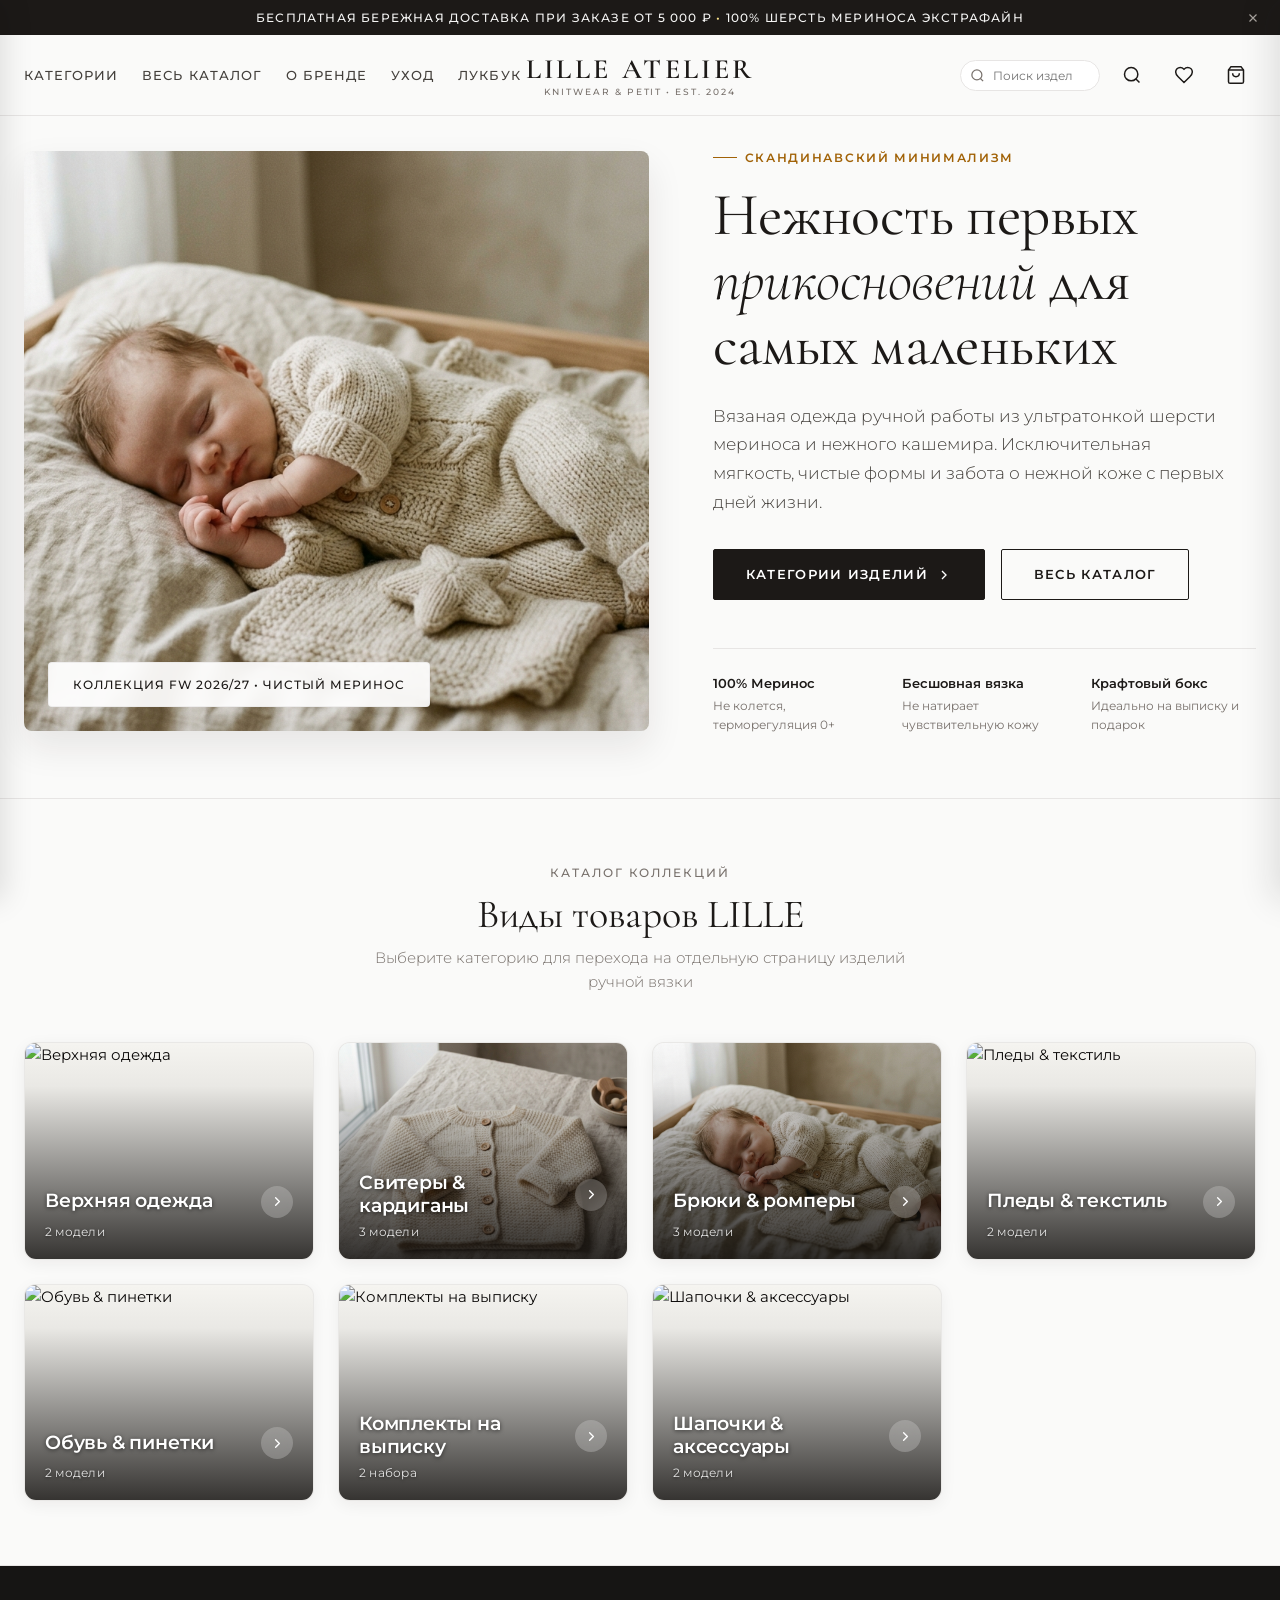
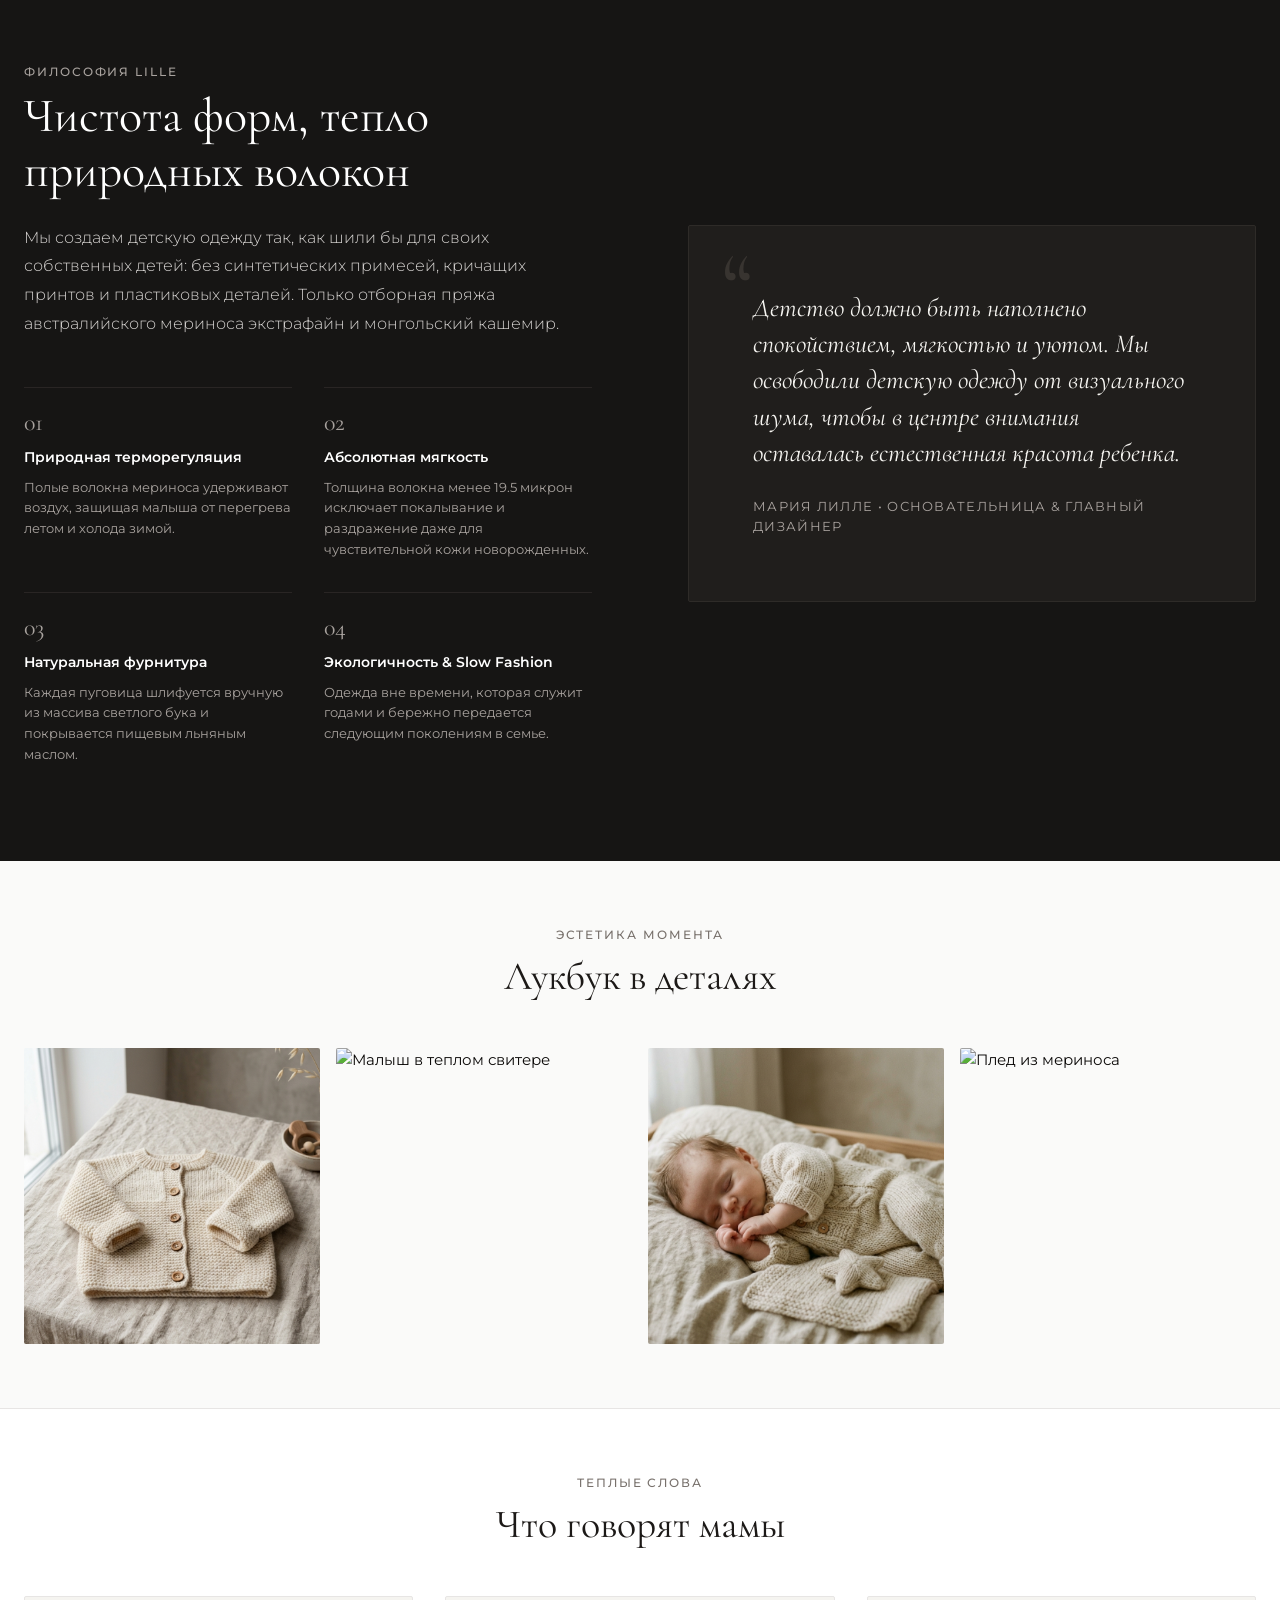
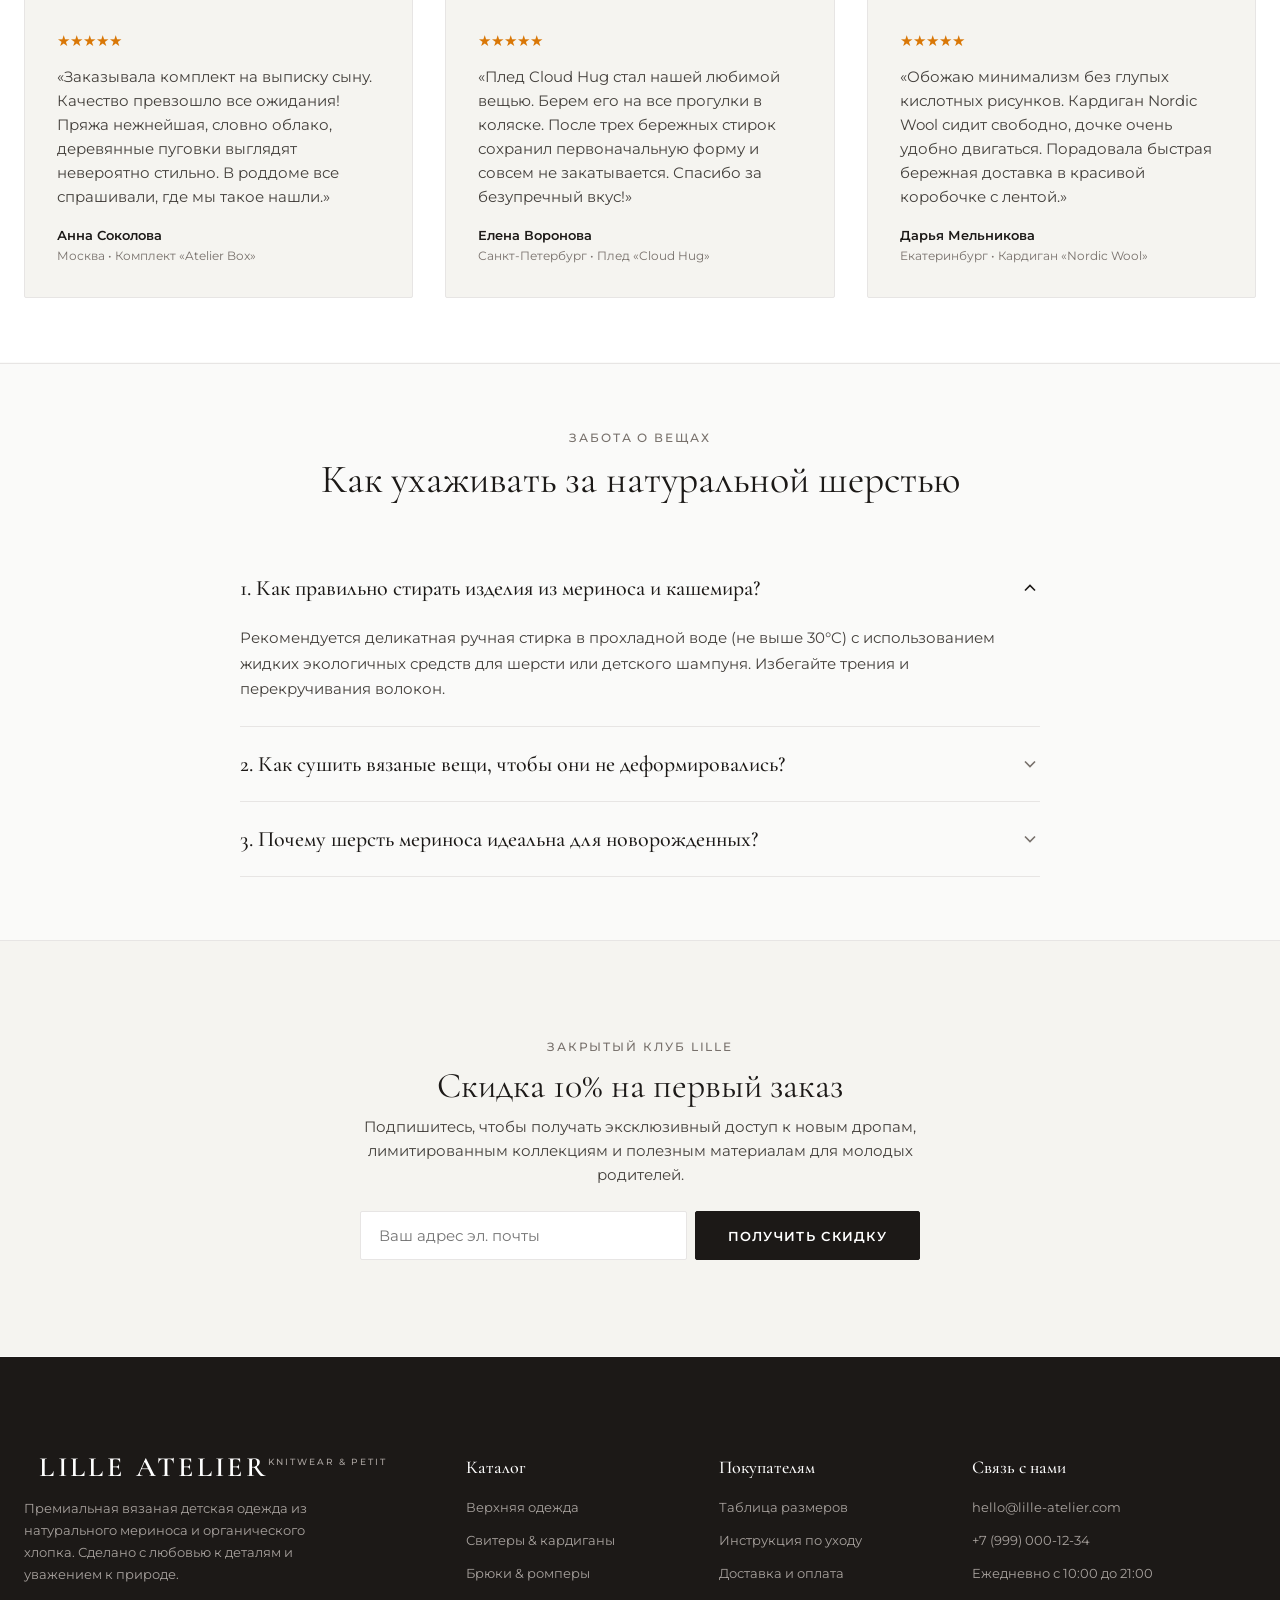
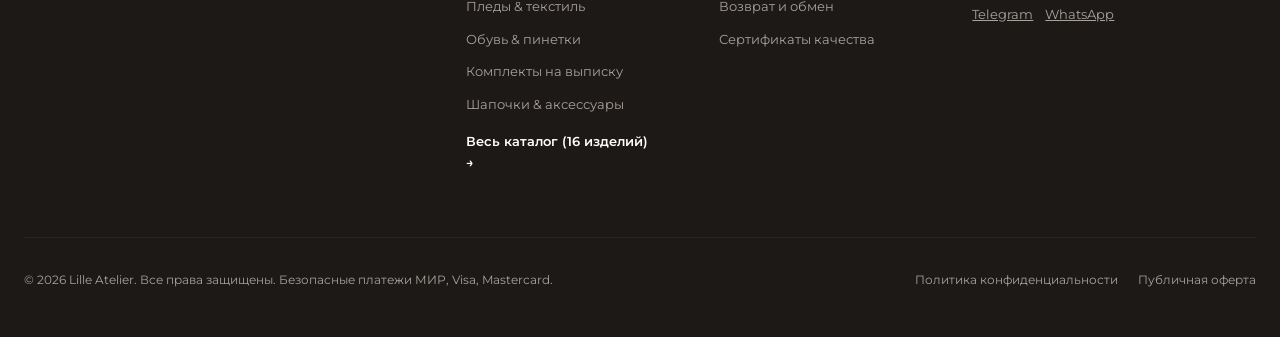
==== index.html @ bcbc7071 "Initial commit: Lille Atelier luxury minimalist baby knitwear multi-page store" ====
<!DOCTYPE html>
<html lang="ru">
<head>
  <meta charset="UTF-8">
  <meta name="viewport" content="width=device-width, initial-scale=1.0">
  <title>LILLE ATELIER — Вязаная детская одежда из натурального мериноса и кашемира</title>
  <meta name="description" content="Премиальная вязаная одежда для новорожденных и малышей в стиле скандинавского минимализма. 100% органический меринос и кашемир. Ручная работа, гипоаллергенно 0+.">
  
  <!-- Open Graph -->
  <meta property="og:title" content="LILLE ATELIER — Вязаная детская одежда">
  <meta property="og:description" content="Премиальная тактильная вязаная одежда для малышей. Эстетика минимализма и безупречный комфорт.">
  <meta property="og:image" content="assets/images/hero.jpg">
  <meta property="og:type" content="website">

  <!-- Design System CSS -->
  <link rel="stylesheet" href="css/styles.css">
</head>
<body>

  <!-- Announcement Bar -->
  <aside class="announcement-bar" id="announcementBar" aria-label="Специальное предложение">
    <span>Бесплатная бережная доставка при заказе от 5 000 ₽ <span class="accent">•</span> 100% шерсть мериноса экстрафайн</span>
    <button class="announcement-close" id="closeAnnouncement" aria-label="Закрыть уведомление">
      <svg width="14" height="14" viewBox="0 0 24 24" fill="none" stroke="currentColor" stroke-width="2">
        <path d="M18 6 6 18M6 6l12 12"/>
      </svg>
    </button>
  </aside>

  <!-- Site Header -->
  <header class="site-header" id="mainHeader">
    <div class="container header-inner">
      
      <!-- Left: Navigation (Hamburger on mobile/tablet, Nav links on desktop) -->
      <div class="header-left">
        <button class="action-btn mobile-menu-toggle" id="mobileMenuToggle" aria-label="Открыть мобильное меню" title="Меню">
          <svg width="22" height="22" viewBox="0 0 24 24" fill="none" stroke="currentColor" stroke-width="1.8" stroke-linecap="round" stroke-linejoin="round">
            <line x1="3" y1="12" x2="21" y2="12"></line>
            <line x1="3" y1="6" x2="21" y2="6"></line>
            <line x1="3" y1="18" x2="21" y2="18"></line>
          </svg>
        </button>

        <nav class="nav-desktop" aria-label="Главная навигация">
          <ul class="nav-links">
            <li><a href="#categories" class="nav-link">Категории</a></li>
            <li><a href="catalog.html" class="nav-link">Весь каталог</a></li>
            <li><a href="#philosophy" class="nav-link">О бренде</a></li>
            <li><a href="#care" class="nav-link">Уход</a></li>
            <li><a href="#lookbook" class="nav-link">Лукбук</a></li>
          </ul>
        </nav>
      </div>

      <!-- Center: Brand Logo -->
      <div class="brand-logo">
        <a href="index.html" aria-label="Lille Atelier - на главную">
          <span class="logo-title">Lille Atelier</span>
          <span class="logo-subtitle">Knitwear & Petit • Est. 2024</span>
        </a>
      </div>

      <!-- Right: User Actions -->
      <div class="header-right">
        <div class="header-actions">
          
          <!-- Desktop Search Input (hidden on mobile) -->
          <div class="header-search-desktop">
            <input type="search" class="catalog-search-input" id="catalogSearch" placeholder="Поиск изделий..." aria-label="Поиск по каталогу">
            <svg class="search-icon-svg" width="15" height="15" viewBox="0 0 24 24" fill="none" stroke="currentColor" stroke-width="2">
              <circle cx="11" cy="11" r="8"/><path d="m21 21-4.3-4.3"/>
            </svg>
          </div>

          <!-- Mobile Search Trigger Button (visible only on mobile/tablet) -->
          <button class="action-btn mobile-search-toggle" id="mobileSearchToggle" aria-label="Поиск" title="Поиск" onclick="toggleMobileSearch()">
            <svg width="20" height="20" viewBox="0 0 24 24" fill="none" stroke="currentColor" stroke-width="1.8">
              <circle cx="11" cy="11" r="8"/><path d="m21 21-4.3-4.3"/>
            </svg>
          </button>

          <!-- Wishlist Button -->
          <button class="action-btn" onclick="goToCatalogWishlist()" aria-label="Избранное" title="Избранное">
            <svg width="20" height="20" viewBox="0 0 24 24" fill="none" stroke="currentColor" stroke-width="1.8">
              <path d="M19 14c1.49-1.46 3-3.21 3-5.5A5.5 5.5 0 0 0 16.5 3c-1.76 0-3 .5-4.5 2-1.5-1.5-2.74-2-4.5-2A5.5 5.5 0 0 0 2 8.5c0 2.3 1.5 4.05 3 5.5l7 7Z"/>
            </svg>
            <span class="badge-count wishlist-count-badge" style="display: none;">0</span>
          </button>

          <!-- Cart Button -->
          <button class="action-btn" id="openCartBtn" onclick="openCart()" aria-label="Корзина" title="Корзина">
            <svg width="20" height="20" viewBox="0 0 24 24" fill="none" stroke="currentColor" stroke-width="1.8">
              <path d="M6 2 3 6v14a2 2 0 0 0 2 2h14a2 2 0 0 0 2-2V6l-3-4Z"/><path d="M3 6h18"/><path d="M16 10a4 4 0 0 1-8 0"/>
            </svg>
            <span class="badge-count cart-count-badge" style="display: none;">0</span>
          </button>

        </div>
      </div>

    </div>

    <!-- Mobile Dropdown Search Bar -->
    <div class="mobile-search-bar" id="mobileSearchBar">
      <div class="container mobile-search-inner">
        <svg width="16" height="16" viewBox="0 0 24 24" fill="none" stroke="currentColor" stroke-width="2" class="mobile-search-icon">
          <circle cx="11" cy="11" r="8"/><path d="m21 21-4.3-4.3"/>
        </svg>
        <input type="search" id="mobileSearchInput" placeholder="Поиск по каталогу (кардиган, плед...)" aria-label="Поиск товаров на мобильном">
        <button class="mobile-search-close" onclick="toggleMobileSearch(false)" aria-label="Закрыть поиск">
          <svg width="18" height="18" viewBox="0 0 24 24" fill="none" stroke="currentColor" stroke-width="2">
            <path d="M18 6 6 18M6 6l12 12"/>
          </svg>
        </button>
      </div>
    </div>
  </header>

  <main>
    <!-- Hero Editorial Section -->
    <section class="hero-section reveal-on-scroll" id="hero" aria-label="Главная презентация">
      <div class="container">
        <div class="hero-grid">
          
          <!-- Visual Media -->
          <div class="hero-media-wrapper">
            <img src="assets/images/hero.jpg" alt="Малыш в уютном вязаном ромпере из натуральной шерсти" width="800" height="580">
            <div class="hero-badge-floating">
              Коллекция FW 2026/27 • Чистый меринос
            </div>
          </div>

          <!-- Editorial Content -->
          <div class="hero-content">
            <div class="hero-tag">Скандинавский минимализм</div>
            <h1 class="hero-title">
              Нежность первых <em>прикосновений</em> для самых маленьких
            </h1>
            <p class="hero-desc">
              Вязаная одежда ручной работы из ультратонкой шерсти мериноса и нежного кашемира. Исключительная мягкость, чистые формы и забота о нежной коже с первых дней жизни.
            </p>

            <div class="hero-cta-group">
              <a href="#categories" class="btn btn-primary" id="heroCatalogBtn">
                Категории изделий
                <svg width="16" height="16" viewBox="0 0 24 24" fill="none" stroke="currentColor" stroke-width="2">
                  <path d="m9 18 6-6-6-6"/>
                </svg>
              </a>
              <a href="catalog.html" class="btn btn-outline" id="heroAllBtn">
                Весь каталог
              </a>
            </div>

            <!-- Trust Markers -->
            <div class="hero-features">
              <div class="feature-pill">
                <span class="feature-pill-title">100% Меринос</span>
                <span class="feature-pill-desc">Не колется, терморегуляция 0+</span>
              </div>
              <div class="feature-pill">
                <span class="feature-pill-title">Бесшовная вязка</span>
                <span class="feature-pill-desc">Не натирает чувствительную кожу</span>
              </div>
              <div class="feature-pill">
                <span class="feature-pill-title">Крафтовый бокс</span>
                <span class="feature-pill-desc">Идеально на выписку и подарок</span>
              </div>
            </div>

          </div>

        </div>
      </div>
    </section>

    <!-- Categories Hub Section (Covercode Style Multi-Page Hub) -->
    <section class="categories-section reveal-on-scroll" id="categories" aria-label="Категории товаров">
      <div class="container">
        
        <div class="section-header">
          <span class="section-label">Каталог коллекций</span>
          <h2 class="section-title">Виды товаров LILLE</h2>
          <p class="section-subtitle">
            Выберите категорию для перехода на отдельную страницу изделий ручной вязки
          </p>
        </div>

        <div class="categories-grid" id="categoriesGrid">
          <!-- Populated dynamically by js/app.js with Covercode aesthetics & direct page links -->
        </div>

      </div>
    </section>



    <!-- Philosophy & Materials Section -->
    <section class="philosophy-section reveal-on-scroll" id="philosophy" aria-label="Философия бренда и материалы">
      <div class="container">
        <div class="philosophy-grid">
          
          <div class="philosophy-content">
            <span class="section-label">Философия LILLE</span>
            <h2 class="philosophy-title">Чистота форм, тепло природных волокон</h2>
            <p class="philosophy-desc">
              Мы создаем детскую одежду так, как шили бы для своих собственных детей: без синтетических примесей, кричащих принтов и пластиковых деталей. Только отборная пряжа австралийского мериноса экстрафайн и монгольский кашемир.
            </p>

            <div class="pillars-grid">
              <div class="pillar-item">
                <div class="pillar-num">01</div>
                <h4 class="pillar-title">Природная терморегуляция</h4>
                <p class="pillar-text">Полые волокна мериноса удерживают воздух, защищая малыша от перегрева летом и холода зимой.</p>
              </div>

              <div class="pillar-item">
                <div class="pillar-num">02</div>
                <h4 class="pillar-title">Абсолютная мягкость</h4>
                <p class="pillar-text">Толщина волокна менее 19.5 микрон исключает покалывание и раздражение даже для чувствительной кожи новорожденных.</p>
              </div>

              <div class="pillar-item">
                <div class="pillar-num">03</div>
                <h4 class="pillar-title">Натуральная фурнитура</h4>
                <p class="pillar-text">Каждая пуговица шлифуется вручную из массива светлого бука и покрывается пищевым льняным маслом.</p>
              </div>

              <div class="pillar-item">
                <div class="pillar-num">04</div>
                <h4 class="pillar-title">Экологичность & Slow Fashion</h4>
                <p class="pillar-text">Одежда вне времени, которая служит годами и бережно передается следующим поколениям в семье.</p>
              </div>
            </div>
          </div>

          <div class="philosophy-quote-box">
            <div class="quote-mark">“</div>
            <p class="quote-body">
              Детство должно быть наполнено спокойствием, мягкостью и уютом. Мы освободили детскую одежду от визуального шума, чтобы в центре внимания оставалась естественная красота ребенка.
            </p>
            <div class="quote-author">
              Мария Лилле • Основательница & главный дизайнер
            </div>
          </div>

        </div>
      </div>
    </section>

    <!-- Lookbook / Visual Story -->
    <section class="lookbook-section reveal-on-scroll" id="lookbook" aria-label="Лукбук коллекции">
      <div class="container">
        
        <div class="section-header">
          <span class="section-label">Эстетика момента</span>
          <h2 class="section-title">Лукбук в деталях</h2>
        </div>

        <div class="lookbook-grid">
          <div class="lookbook-item">
            <img src="assets/images/cardigan.jpg" alt="Фактура жемчужной вязки кардигана" loading="lazy">
            <div class="lookbook-hover">
              <span>Фактурная вязка</span>
            </div>
          </div>

          <div class="lookbook-item">
            <img src="https://images.unsplash.com/photo-1515488042361-ee00e0ddd4e4?auto=format&fit=crop&w=600&q=80" alt="Малыш в теплом свитере" loading="lazy">
            <div class="lookbook-hover">
              <span>Уютные моменты</span>
            </div>
          </div>

          <div class="lookbook-item">
            <img src="assets/images/hero.jpg" alt="Спокойный сон малыша" loading="lazy">
            <div class="lookbook-hover">
              <span>Первые дни жизни</span>
            </div>
          </div>

          <div class="lookbook-item">
            <img src="https://images.unsplash.com/photo-1584100936595-c0654b55a2e2?auto=format&fit=crop&w=600&q=80" alt="Плед из мериноса" loading="lazy">
            <div class="lookbook-hover">
              <span>Плед Cloud Hug</span>
            </div>
          </div>
        </div>

      </div>
    </section>

    <!-- Customer Reviews -->
    <section class="reviews-section reveal-on-scroll" id="reviews" aria-label="Отзывы покупателей">
      <div class="container">
        
        <div class="section-header">
          <span class="section-label">Теплые слова</span>
          <h2 class="section-title">Что говорят мамы</h2>
        </div>

        <div class="reviews-grid">
          <div class="review-card">
            <div class="review-stars">★★★★★</div>
            <p class="review-text">
              «Заказывала комплект на выписку сыну. Качество превзошло все ожидания! Пряжа нежнейшая, словно облако, деревянные пуговки выглядят невероятно стильно. В роддоме все спрашивали, где мы такое нашли.»
            </p>
            <div class="review-author">Анна Соколова</div>
            <div class="review-meta">Москва • Комплект «Atelier Box»</div>
          </div>

          <div class="review-card">
            <div class="review-stars">★★★★★</div>
            <p class="review-text">
              «Плед Cloud Hug стал нашей любимой вещью. Берем его на все прогулки в коляске. После трех бережных стирок сохранил первоначальную форму и совсем не закатывается. Спасибо за безупречный вкус!»
            </p>
            <div class="review-author">Елена Воронова</div>
            <div class="review-meta">Санкт-Петербург • Плед «Cloud Hug»</div>
          </div>

          <div class="review-card">
            <div class="review-stars">★★★★★</div>
            <p class="review-text">
              «Обожаю минимализм без глупых кислотных рисунков. Кардиган Nordic Wool сидит свободно, дочке очень удобно двигаться. Порадовала быстрая бережная доставка в красивой коробочке с лентой.»
            </p>
            <div class="review-author">Дарья Мельникова</div>
            <div class="review-meta">Екатеринбург • Кардиган «Nordic Wool»</div>
          </div>
        </div>

      </div>
    </section>

    <!-- Care Guide Accordion -->
    <section class="care-section reveal-on-scroll" id="care" aria-label="Инструкция по уходу за вязаными изделиями">
      <div class="container">
        
        <div class="section-header">
          <span class="section-label">Забота о вещах</span>
          <h2 class="section-title">Как ухаживать за натуральной шерстью</h2>
        </div>

        <div class="accordion">
          <div class="accordion-item active">
            <button class="accordion-header">
              <span>1. Как правильно стирать изделия из мериноса и кашемира?</span>
              <svg class="accordion-icon" width="20" height="20" viewBox="0 0 24 24" fill="none" stroke="currentColor" stroke-width="2">
                <path d="m6 9 6 6 6-6"/>
              </svg>
            </button>
            <div class="accordion-content">
              Рекомендуется деликатная ручная стирка в прохладной воде (не выше 30°C) с использованием жидких экологичных средств для шерсти или детского шампуня. Избегайте трения и перекручивания волокон.
            </div>
          </div>

          <div class="accordion-item">
            <button class="accordion-header">
              <span>2. Как сушить вязаные вещи, чтобы они не деформировались?</span>
              <svg class="accordion-icon" width="20" height="20" viewBox="0 0 24 24" fill="none" stroke="currentColor" stroke-width="2">
                <path d="m6 9 6 6 6-6"/>
              </svg>
            </button>
            <div class="accordion-content">
              После стирки аккуратно отожмите изделие в махровом полотенце, не выкручивая. Сушите только в горизонтальном положении на сухом полотенце вдали от отопительных приборов и прямых солнечных лучей.
            </div>
          </div>

          <div class="accordion-item">
            <button class="accordion-header">
              <span>3. Почему шерсть мериноса идеальна для новорожденных?</span>
              <svg class="accordion-icon" width="20" height="20" viewBox="0 0 24 24" fill="none" stroke="currentColor" stroke-width="2">
                <path d="m6 9 6 6 6-6"/>
              </svg>
            </button>
            <div class="accordion-content">
              Шерсть мериноса содержит натуральный ланолин, обладающий природными антибактериальными свойствами. Она способна впитывать до 35% влаги от собственного веса, оставаясь сухой на ощупь, и поддерживает идеальный микроклимат кожи.
            </div>
          </div>
        </div>

      </div>
    </section>

    <!-- Newsletter VIP Club -->
    <section class="newsletter-section reveal-on-scroll" aria-label="Подписка на закрытый клуб">
      <div class="container">
        <div class="newsletter-box">
          <span class="section-label">Закрытый клуб LILLE</span>
          <h2 class="section-title" style="font-size: 2.25rem;">Скидка 10% на первый заказ</h2>
          <p style="font-size: 0.9375rem; color: var(--color-secondary); margin-top: 8px;">
            Подпишитесь, чтобы получать эксклюзивный доступ к новым дропам, лимитированным коллекциям и полезным материалам для молодых родителей.
          </p>

          <form class="newsletter-form" id="newsletterForm">
            <input type="email" id="newsletterEmail" class="newsletter-input" placeholder="Ваш адрес эл. почты" required>
            <button type="submit" class="btn btn-primary">Получить скидку</button>
          </form>
        </div>
      </div>
    </section>
  </main>

  <!-- Site Footer -->
  <footer class="site-footer">
    <div class="container">
      
      <div class="footer-grid">
        <div class="footer-brand">
          <div class="brand-logo">
            <span class="logo-title">Lille Atelier</span>
            <span class="logo-subtitle">Knitwear & Petit</span>
          </div>
          <p class="footer-desc">
            Премиальная вязаная детская одежда из натурального мериноса и органического хлопка. Сделано с любовью к деталям и уважением к природе.
          </p>
        </div>

        <div>
          <h4 class="footer-col-title">Каталог</h4>
          <ul class="footer-links">
            <li><a href="outerwear.html">Верхняя одежда</a></li>
            <li><a href="sweaters.html">Свитеры & кардиганы</a></li>
            <li><a href="rompers.html">Брюки & ромперы</a></li>
            <li><a href="blankets.html">Пледы & текстиль</a></li>
            <li><a href="shoes.html">Обувь & пинетки</a></li>
            <li><a href="sets.html">Комплекты на выписку</a></li>
            <li><a href="accessories.html">Шапочки & аксессуары</a></li>
            <li><a href="catalog.html" style="font-weight: 600; color: #FFFFFF; margin-top: 4px; display: inline-block;">Весь каталог (16 изделий) →</a></li>
          </ul>
        </div>

        <div>
          <h4 class="footer-col-title">Покупателям</h4>
          <ul class="footer-links">
            <li><a href="javascript:void(0)" onclick="openSizeGuide()">Таблица размеров</a></li>
            <li><a href="#care">Инструкция по уходу</a></li>
            <li><a href="javascript:void(0)">Доставка и оплата</a></li>
            <li><a href="javascript:void(0)">Возврат и обмен</a></li>
            <li><a href="javascript:void(0)">Сертификаты качества</a></li>
          </ul>
        </div>

        <div>
          <h4 class="footer-col-title">Связь с нами</h4>
          <ul class="footer-links">
            <li>hello@lille-atelier.com</li>
            <li>+7 (999) 000-12-34</li>
            <li>Ежедневно с 10:00 до 21:00</li>
            <li style="margin-top: 8px;">
              <span style="display: inline-flex; gap: 12px;">
                <a href="#" aria-label="Telegram" style="text-decoration: underline;">Telegram</a>
                <a href="#" aria-label="WhatsApp" style="text-decoration: underline;">WhatsApp</a>
              </span>
            </li>
          </ul>
        </div>
      </div>

      <div class="footer-bottom">
        <div>© 2026 Lille Atelier. Все права защищены. Безопасные платежи МИР, Visa, Mastercard.</div>
        <div style="display: flex; gap: 20px;">
          <a href="#">Политика конфиденциальности</a>
          <a href="#">Публичная оферта</a>
        </div>
      </div>

    </div>
  </footer>

  <!-- Slide-Over Drawer Cart -->
  <div class="drawer-backdrop" id="drawerBackdrop" onclick="closeCart()"></div>
  <aside class="drawer-cart" id="drawerCart" aria-label="Корзина покупок">
    
    <div class="drawer-header">
      <h3 class="drawer-title">Корзина</h3>
      <button class="drawer-close" onclick="closeCart()" aria-label="Закрыть корзину">
        <svg width="22" height="22" viewBox="0 0 24 24" fill="none" stroke="currentColor" stroke-width="2">
          <path d="M18 6 6 18M6 6l12 12"/>
        </svg>
      </button>
    </div>

    <!-- Free Shipping Progress -->
    <div class="shipping-progress-box">
      <div id="shippingProgressText">До бесплатной доставки осталось 5 000 ₽</div>
      <div class="progress-track">
        <div class="progress-fill" id="shippingProgressBar"></div>
      </div>
    </div>

    <!-- Items List -->
    <div class="drawer-body" id="drawerCartBody">
      <!-- Injected by js/app.js -->
    </div>

    <!-- Drawer Footer -->
    <div class="drawer-footer" id="drawerCartFooter">
      <div class="cart-summary-row">
        <span>Промежуточный итог:</span>
        <span id="cartSubtotal">0 ₽</span>
      </div>
      <div class="cart-summary-row">
        <span>Доставка:</span>
        <span style="color: var(--color-success);">Рассчитывается при оформлении</span>
      </div>
      <div class="cart-total-row">
        <span>Итого к оплате:</span>
        <span id="cartTotal">0 ₽</span>
      </div>

      <button class="btn btn-primary" style="width: 100%; padding: 14px;" onclick="openCheckout()">
        Оформить заказ
      </button>
      <div style="text-align: center; margin-top: 10px;">
        <span style="font-size: 0.6875rem; color: var(--color-muted);">Безопасная оплата • Примерка при получении</span>
      </div>
    </div>

  </aside>

  <!-- Quick View Modal -->
  <div class="modal-backdrop" id="quickViewModal" onclick="if(event.target === this) closeQuickView()">
    <div class="modal-dialog">
      <button class="modal-close" onclick="closeQuickView()" aria-label="Закрыть окно">
        <svg width="20" height="20" viewBox="0 0 24 24" fill="none" stroke="currentColor" stroke-width="2">
          <path d="M18 6 6 18M6 6l12 12"/>
        </svg>
      </button>
      <div id="quickViewContent">
        <!-- Injected dynamically -->
      </div>
    </div>
  </div>

  <!-- Size Guide Modal -->
  <div class="modal-backdrop" id="sizeGuideModal" onclick="if(event.target === this) closeSizeGuide()">
    <div class="modal-dialog size-guide-dialog">
      <button class="modal-close" onclick="closeSizeGuide()" aria-label="Закрыть окно">
        <svg width="20" height="20" viewBox="0 0 24 24" fill="none" stroke="currentColor" stroke-width="2">
          <path d="M18 6 6 18M6 6l12 12"/>
        </svg>
      </button>
      
      <span class="section-label">Размерная сетка LILLE</span>
      <h3 style="font-family: var(--font-serif); font-size: 1.75rem; margin-bottom: 8px;">Гид по размерам малышей</h3>
      <p style="font-size: 0.875rem; color: var(--color-muted); line-height: 1.6;">
        Все наши вязаные изделия имеют комфортный эластичный запас для свободного ношения поверх нательного белья или подгузника.
      </p>

      <table class="size-table">
        <thead>
          <tr>
            <th>Размер</th>
            <th>Возраст</th>
            <th>Рост (см)</th>
            <th>Вес (кг)</th>
          </tr>
        </thead>
        <tbody>
          <tr>
            <td><strong>56 / 62</strong></td>
            <td>0–3 месяца</td>
            <td>50–62 см</td>
            <td>3.0–5.5 кг</td>
          </tr>
          <tr>
            <td><strong>68</strong></td>
            <td>3–6 месяцев</td>
            <td>63–68 см</td>
            <td>5.5–7.5 кг</td>
          </tr>
          <tr>
            <td><strong>74 / 80</strong></td>
            <td>6–12 месяцев</td>
            <td>69–80 см</td>
            <td>7.5–10.0 кг</td>
          </tr>
          <tr>
            <td><strong>86 / 92</strong></td>
            <td>1–2 года</td>
            <td>81–92 см</td>
            <td>10.0–13.0 кг</td>
          </tr>
          <tr>
            <td><strong>98 / 104</strong></td>
            <td>2–4 года</td>
            <td>93–104 см</td>
            <td>13.0–16.5 кг</td>
          </tr>
        </tbody>
      </table>

      <div style="margin-top: 24px; padding: 16px; background-color: var(--color-surface-alt); border-radius: var(--radius-xs); font-size: 0.8125rem; color: var(--color-secondary);">
        <strong>💡 Совет стилиста:</strong> Если параметры ребенка находятся между двумя размерами, рекомендуем выбирать больший размер — вязаная вещь прослужит дольше.
      </div>
    </div>
  </div>

  <!-- Quick Checkout Modal -->
  <div class="modal-backdrop" id="checkoutModal" onclick="if(event.target === this) closeCheckout()">
    <div class="modal-dialog checkout-dialog">
      <button class="modal-close" onclick="closeCheckout()" aria-label="Закрыть окно">
        <svg width="20" height="20" viewBox="0 0 24 24" fill="none" stroke="currentColor" stroke-width="2">
          <path d="M18 6 6 18M6 6l12 12"/>
        </svg>
      </button>

      <span class="section-label">Быстрое оформление</span>
      <h3 style="font-family: var(--font-serif); font-size: 1.75rem;">Оформление заказа</h3>
      <p style="font-size: 0.8125rem; color: var(--color-muted); margin-top: 4px;">
        Сумма заказа: <strong id="checkoutOrderTotal" style="color: var(--color-primary); font-size: 1rem;">0 ₽</strong>
      </p>

      <form class="checkout-form" id="checkoutForm" onsubmit="submitCheckout(event)">
        <div class="form-group">
          <label class="form-label" for="orderName">Ваше имя *</label>
          <input type="text" id="orderName" class="form-input" placeholder="Елена" required>
        </div>

        <div class="form-group">
          <label class="form-label" for="orderPhone">Телефон для подтверждения *</label>
          <input type="tel" id="orderPhone" class="form-input" placeholder="+7 (999) 000-00-00" required>
        </div>

        <div class="form-group">
          <label class="form-label" for="orderAddress">Город и адрес доставки *</label>
          <input type="text" id="orderAddress" class="form-input" placeholder="г. Москва, ул. Ленина, д. 10, кв. 5" required>
        </div>

        <div class="form-group">
          <label class="form-label" for="orderComments">Комментарий (подарочная упаковка, открытка)</label>
          <textarea id="orderComments" class="form-input" rows="2" placeholder="Например: упаковать в подарочный бокс на выписку..."></textarea>
        </div>

        <button type="submit" class="btn btn-primary" style="margin-top: 12px; width: 100%; padding: 14px;">
          Подтвердить заказ
        </button>
      </form>
    </div>
  </div>

  <!-- Mobile Navigation Drawer -->
  <div class="mobile-nav-backdrop" id="mobileNavBackdrop" onclick="closeMobileMenu()"></div>
  <aside class="mobile-nav-drawer" id="mobileNav" aria-label="Мобильное меню" aria-hidden="true">
    <div class="mobile-nav-header">
      <div class="brand-logo">
        <span class="logo-title">Lille Atelier</span>
        <span class="logo-subtitle">Knitwear & Petit</span>
      </div>
      <button class="mobile-nav-close" id="closeMobileNav" onclick="closeMobileMenu()" aria-label="Закрыть меню">
        <svg width="20" height="20" viewBox="0 0 24 24" fill="none" stroke="currentColor" stroke-width="2">
          <path d="M18 6 6 18M6 6l12 12"/>
        </svg>
      </button>
    </div>

    <div class="mobile-nav-body">
      <div class="mobile-nav-section-title">Каталог товаров</div>
      <ul class="mobile-nav-list">
        <li><a href="catalog.html" class="mobile-nav-item">✨ Все изделия каталога</a></li>
        <li><a href="outerwear.html" class="mobile-nav-item">🧥 Верхняя одежда</a></li>
        <li><a href="sweaters.html" class="mobile-nav-item">🧶 Свитеры & кардиганы</a></li>
        <li><a href="rompers.html" class="mobile-nav-item">🧸 Брюки & ромперы</a></li>
        <li><a href="blankets.html" class="mobile-nav-item">🌾 Пледы & текстиль</a></li>
        <li><a href="shoes.html" class="mobile-nav-item">🧦 Обувь & пинетки</a></li>
        <li><a href="sets.html" class="mobile-nav-item">🎁 Комплекты на выписку</a></li>
        <li><a href="accessories.html" class="mobile-nav-item">🧣 Шапочки & аксессуары</a></li>
      </ul>

      <div class="mobile-nav-divider"></div>

      <div class="mobile-nav-section-title">О бренде & Сервис</div>
      <ul class="mobile-nav-list secondary">
        <li><a href="#philosophy" class="mobile-nav-item" onclick="closeMobileMenu()">🌿 Философия и материалы</a></li>
        <li><a href="#care" class="mobile-nav-item" onclick="closeMobileMenu()">🧼 Руководство по уходу</a></li>
        <li><a href="#lookbook" class="mobile-nav-item" onclick="closeMobileMenu()">📷 Фотоистории / Лукбук</a></li>
        <li><button class="mobile-nav-item" onclick="closeMobileMenu(); openSizeGuide();">📏 Таблица размеров</button></li>
      </ul>

      <div class="mobile-nav-divider"></div>

      <div class="mobile-nav-contacts">
        <div class="mobile-nav-contact-title">Служба заботы</div>
        <p class="mobile-nav-contact-text">Поможем подобрать размер и собрать подарочный комплект:</p>
        <div class="mobile-nav-socials">
          <a href="https://wa.me/" target="_blank" rel="noopener" class="mobile-social-pill">WhatsApp</a>
          <a href="https://t.me/" target="_blank" rel="noopener" class="mobile-social-pill">Telegram</a>
        </div>
        <div class="mobile-nav-badge">
          🚚 Бесплатная доставка от 5 000 ₽
        </div>
      </div>
    </div>
  </aside>

  <!-- Toast Notification Container -->
  <div class="toast-container" id="toastContainer" aria-live="polite"></div>

  <!-- Scripts -->
  <script src="js/app.js"></script>
</body>
</html>
---- css/styles.css ----
/* ==========================================================================
   LILLE ATELIER - MINIMALIST KNITWEAR DESIGN SYSTEM
   Generated with UI/UX Pro Max Architecture
   ========================================================================== */

@import url('https://fonts.googleapis.com/css2?family=Cormorant+Garamond:ital,wght@0,300;0,400;0,500;0,600;0,700;1,400;1,500&family=Montserrat:wght@300;400;500;600;700&display=swap');

:root {
  /* Core Color Palette - Monochromatic Warm Minimalist */
  --color-primary: #1C1917;
  --color-on-primary: #FFFFFF;
  --color-secondary: #44403C;
  --color-on-secondary: #FFFFFF;
  --color-accent: #A16207;
  --color-accent-hover: #854D0E;
  --color-accent-soft: #FDF4E3;
  --color-background: #FAFAF9;
  --color-surface: #FFFFFF;
  --color-surface-alt: #F5F4F0;
  --color-foreground: #0C0A09;
  --color-muted: #78716C;
  --color-muted-light: #A8A29E;
  --color-border: #E7E5E4;
  --color-border-dark: #1C1917;
  --color-destructive: #B91C1C;
  --color-success: #15803D;

  /* Typography */
  --font-serif: 'Cormorant Garamond', Garamond, 'Times New Roman', serif;
  --font-sans: 'Montserrat', -apple-system, BlinkMacSystemFont, 'Segoe UI', Roboto, sans-serif;

  /* Spacing Scale */
  --space-3xs: 2px;
  --space-2xs: 4px;
  --space-xs: 8px;
  --space-sm: 12px;
  --space-md: 16px;
  --space-lg: 24px;
  --space-xl: 32px;
  --space-2xl: 48px;
  --space-3xl: 64px;
  --space-4xl: 96px;

  /* Shadows */
  --shadow-subtle: 0 1px 3px rgba(28, 25, 23, 0.04);
  --shadow-sm: 0 2px 6px rgba(28, 25, 23, 0.05);
  --shadow-md: 0 8px 20px rgba(28, 25, 23, 0.06);
  --shadow-lg: 0 16px 36px rgba(28, 25, 23, 0.09);
  --shadow-drawer: -8px 0 32px rgba(28, 25, 23, 0.12);

  /* Transitions */
  --transition-fast: 150ms cubic-bezier(0.16, 1, 0.3, 1);
  --transition-normal: 250ms cubic-bezier(0.16, 1, 0.3, 1);
  --transition-slow: 400ms cubic-bezier(0.16, 1, 0.3, 1);

  /* Borders & Radius */
  --radius-xs: 2px;
  --radius-sm: 4px;
  --radius-md: 8px;
  --radius-lg: 12px;
  --radius-full: 9999px;
  --max-width: 1360px;
}

/* Base Reset & Accessibility */
*, *::before, *::after {
  box-sizing: border-box;
  margin: 0;
  padding: 0;
}

html {
  font-size: 16px;
  scroll-behavior: smooth;
  -webkit-font-smoothing: antialiased;
  -moz-osx-font-smoothing: grayscale;
}

body {
  background-color: var(--color-background);
  color: var(--color-foreground);
  font-family: var(--font-sans);
  font-size: 0.9375rem;
  line-height: 1.6;
  font-weight: 400;
  overflow-x: hidden;
}

img {
  max-width: 100%;
  height: auto;
  display: block;
}

a {
  color: inherit;
  text-decoration: none;
  transition: opacity var(--transition-fast);
}

button {
  font-family: inherit;
  border: none;
  background: none;
  cursor: pointer;
  color: inherit;
}

input, select, textarea {
  font-family: inherit;
  font-size: 0.9375rem;
}

/* UI/UX Pro Max Rule: Explicit Focus States */
:focus-visible {
  outline: 2px solid var(--color-primary);
  outline-offset: 3px;
}

/* Resilient Container */
.container {
  width: 100%;
  max-width: var(--max-width);
  margin-left: auto;
  margin-right: auto;
  padding-left: var(--space-lg);
  padding-right: var(--space-lg);
}

/* ==========================================================================
   ANNOUNCEMENT BAR
   ========================================================================== */
.announcement-bar {
  background-color: var(--color-primary);
  color: #F5F5F4;
  font-size: 0.75rem;
  letter-spacing: 0.1em;
  text-transform: uppercase;
  font-weight: 500;
  padding: var(--space-xs) var(--space-md);
  text-align: center;
  position: relative;
  z-index: 60;
  display: flex;
  align-items: center;
  justify-content: center;
  gap: var(--space-md);
}

.announcement-bar span.accent {
  color: #FDE68A;
}

.announcement-close {
  position: absolute;
  right: var(--space-md);
  top: 50%;
  transform: translateY(-50%);
  color: #A8A29E;
  display: flex;
  align-items: center;
  justify-content: center;
  padding: 4px;
  border-radius: var(--radius-xs);
  transition: color var(--transition-fast);
}

.announcement-close:hover {
  color: #FFFFFF;
}

/* ==========================================================================
   NAVIGATION / HEADER
   ========================================================================== */
.site-header {
  position: sticky;
  top: 0;
  z-index: 60;
  background-color: rgba(250, 250, 249, 0.94);
  backdrop-filter: blur(14px);
  -webkit-backdrop-filter: blur(14px);
  border-bottom: 1px solid var(--color-border);
  transition: all var(--transition-normal);
}

.header-inner {
  display: grid;
  grid-template-columns: 1fr auto 1fr;
  align-items: center;
  height: 80px;
  gap: var(--space-md);
  position: relative;
  transition: height var(--transition-normal);
}

.header-left {
  display: flex;
  align-items: center;
  min-width: 0;
}

.header-right {
  display: flex;
  align-items: center;
  justify-content: flex-end;
  min-width: 0;
}

.brand-logo {
  text-align: center;
  display: flex;
  align-items: center;
  justify-content: center;
  min-width: 0;
}

.brand-logo a {
  display: inline-flex;
  flex-direction: column;
  align-items: center;
  justify-content: center;
  text-decoration: none;
  max-width: 100%;
}

.brand-logo .logo-title {
  font-family: var(--font-serif);
  font-size: 1.75rem;
  font-weight: 600;
  letter-spacing: 0.12em;
  text-transform: uppercase;
  color: var(--color-primary);
  line-height: 1;
  display: block;
  white-space: nowrap;
  transition: font-size var(--transition-normal);
}

.brand-logo .logo-subtitle {
  font-family: var(--font-sans);
  font-size: 0.5625rem;
  letter-spacing: 0.22em;
  text-transform: uppercase;
  color: var(--color-muted);
  margin-top: 4px;
  font-weight: 500;
  display: block;
  line-height: 1;
  white-space: nowrap;
}

.nav-desktop {
  display: flex;
  align-items: center;
}

.nav-links {
  display: flex;
  align-items: center;
  list-style: none;
  gap: var(--space-lg);
  margin: 0;
  padding: 0;
}

.nav-links li {
  display: flex;
  align-items: center;
}

.nav-link {
  font-size: 0.8125rem;
  letter-spacing: 0.08em;
  text-transform: uppercase;
  font-weight: 500;
  color: var(--color-secondary);
  position: relative;
  padding: 6px 0;
  white-space: nowrap;
  display: inline-flex;
  align-items: center;
  line-height: 1;
}

.nav-link::after {
  content: '';
  position: absolute;
  bottom: 0;
  left: 0;
  width: 0;
  height: 1px;
  background-color: var(--color-primary);
  transition: width var(--transition-normal);
}

.nav-link:hover::after,
.nav-link.active::after {
  width: 100%;
}

.nav-link:hover {
  color: var(--color-primary);
}

.header-actions {
  display: flex;
  align-items: center;
  gap: var(--space-sm);
}

/* Desktop Search Input */
.header-search-desktop {
  position: relative;
  display: flex;
  align-items: center;
}

.catalog-search-input {
  border: 1px solid var(--color-border);
  padding: 7px 14px 7px 32px;
  border-radius: var(--radius-full);
  font-size: 0.75rem;
  width: 140px;
  transition: width 200ms ease, border-color var(--transition-fast);
  background-color: var(--color-surface);
  color: var(--color-primary);
}

.catalog-search-input:focus {
  width: 190px;
  border-color: var(--color-primary);
  outline: none;
  background-color: #FFFFFF;
}

.search-icon-svg {
  position: absolute;
  left: 10px;
  color: var(--color-muted);
  pointer-events: none;
}

/* Mobile Search Icon Trigger */
.mobile-search-toggle {
  display: none;
}

.action-btn {
  position: relative;
  display: flex;
  align-items: center;
  justify-content: center;
  width: 40px;
  height: 40px;
  border-radius: 50%;
  color: var(--color-primary);
  transition: background-color var(--transition-fast), transform var(--transition-fast);
  flex-shrink: 0;
}

.action-btn:hover {
  background-color: rgba(28, 25, 23, 0.05);
  transform: translateY(-1px);
}

.badge-count {
  position: absolute;
  top: 3px;
  right: 3px;
  background-color: var(--color-primary);
  color: #FFFFFF;
  font-size: 0.625rem;
  font-weight: 600;
  height: 16px;
  min-width: 16px;
  border-radius: var(--radius-full);
  display: flex;
  align-items: center;
  justify-content: center;
  padding: 0 4px;
  line-height: 1;
}

.mobile-menu-toggle {
  display: none;
}

/* Dropdown Mobile Search Bar */
.mobile-search-bar {
  display: none;
  background-color: #FFFFFF;
  border-top: 1px solid var(--color-border);
  border-bottom: 1px solid var(--color-border);
  padding: 10px 0;
  box-shadow: 0 6px 16px rgba(0, 0, 0, 0.05);
  position: absolute;
  top: 100%;
  left: 0;
  right: 0;
  z-index: 55;
  animation: slideDownSearch 180ms ease forwards;
}

.mobile-search-bar.open {
  display: block;
}

@keyframes slideDownSearch {
  from {
    opacity: 0;
    transform: translateY(-6px);
  }
  to {
    opacity: 1;
    transform: translateY(0);
  }
}

.mobile-search-inner {
  display: flex;
  align-items: center;
  position: relative;
  gap: 8px;
}

.mobile-search-inner input {
  width: 100%;
  padding: 9px 36px 9px 34px;
  border: 1px solid var(--color-border);
  border-radius: var(--radius-full);
  font-size: 0.8125rem;
  background-color: var(--color-surface);
  color: var(--color-primary);
  outline: none;
  font-family: inherit;
}

.mobile-search-inner input:focus {
  border-color: var(--color-primary);
  background-color: #FFFFFF;
}

.mobile-search-icon {
  position: absolute;
  left: 12px;
  color: var(--color-muted);
  pointer-events: none;
}

.mobile-search-close {
  position: absolute;
  right: 8px;
  top: 50%;
  transform: translateY(-50%);
  display: flex;
  align-items: center;
  justify-content: center;
  width: 28px;
  height: 28px;
  border-radius: 50%;
  color: var(--color-muted);
  cursor: pointer;
}

.mobile-search-close:hover {
  color: var(--color-primary);
}

/* ==========================================================================
   MOBILE NAVIGATION DRAWER
   ========================================================================== */
.mobile-nav-backdrop {
  position: fixed;
  inset: 0;
  background-color: rgba(28, 25, 23, 0.45);
  backdrop-filter: blur(4px);
  -webkit-backdrop-filter: blur(4px);
  z-index: 110;
  opacity: 0;
  visibility: hidden;
  transition: opacity var(--transition-normal), visibility var(--transition-normal);
}

.mobile-nav-backdrop.open {
  opacity: 1;
  visibility: visible;
}

.mobile-nav-drawer {
  position: fixed;
  top: 0;
  left: 0;
  bottom: 0;
  width: 86%;
  max-width: 360px;
  background-color: #FAFAF9;
  z-index: 111;
  transform: translateX(-100%);
  transition: transform var(--transition-normal) cubic-bezier(0.16, 1, 0.3, 1);
  display: flex;
  flex-direction: column;
  box-shadow: 4px 0 28px rgba(0, 0, 0, 0.12);
  overflow: hidden;
}

.mobile-nav-drawer.open {
  transform: translateX(0);
}

.mobile-nav-header {
  padding: 16px 20px;
  display: flex;
  align-items: center;
  justify-content: space-between;
  border-bottom: 1px solid var(--color-border);
  background-color: #FFFFFF;
}

.mobile-nav-header .brand-logo .logo-title {
  font-size: 1.35rem;
}

.mobile-nav-header .brand-logo .logo-subtitle {
  font-size: 0.5rem;
  letter-spacing: 0.16em;
}

.mobile-nav-close {
  display: flex;
  align-items: center;
  justify-content: center;
  width: 36px;
  height: 36px;
  border-radius: 50%;
  color: var(--color-muted);
  transition: background-color var(--transition-fast), color var(--transition-fast);
}

.mobile-nav-close:hover {
  background-color: var(--color-surface);
  color: var(--color-primary);
}

.mobile-nav-body {
  padding: 18px 20px;
  overflow-y: auto;
  -webkit-overflow-scrolling: touch;
  flex: 1;
  display: flex;
  flex-direction: column;
  gap: 16px;
}

.mobile-nav-section-title {
  font-size: 0.6875rem;
  letter-spacing: 0.14em;
  text-transform: uppercase;
  color: var(--color-muted);
  font-weight: 600;
  margin-bottom: 4px;
}

.mobile-nav-list {
  list-style: none;
  padding: 0;
  margin: 0;
  display: flex;
  flex-direction: column;
  gap: 2px;
}

.mobile-nav-item {
  display: flex;
  align-items: center;
  padding: 10px 12px;
  border-radius: var(--radius-xs);
  font-size: 0.9375rem;
  font-weight: 500;
  color: var(--color-primary);
  text-decoration: none;
  transition: background-color var(--transition-fast), transform var(--transition-fast);
  background: none;
  border: none;
  width: 100%;
  text-align: left;
  cursor: pointer;
}

.mobile-nav-item:hover,
.mobile-nav-item:active {
  background-color: rgba(28, 25, 23, 0.05);
}

.mobile-nav-list.secondary .mobile-nav-item {
  font-size: 0.875rem;
  color: var(--color-secondary);
}

.mobile-nav-divider {
  height: 1px;
  background-color: var(--color-border);
  margin: 4px 0;
}

.mobile-nav-contacts {
  margin-top: auto;
  padding-top: 8px;
}

.mobile-nav-contact-title {
  font-size: 0.6875rem;
  font-weight: 600;
  letter-spacing: 0.12em;
  text-transform: uppercase;
  color: var(--color-muted);
  margin-bottom: 4px;
}

.mobile-nav-contact-text {
  font-size: 0.8125rem;
  color: var(--color-secondary);
  margin-bottom: 10px;
}

.mobile-nav-socials {
  display: flex;
  gap: 8px;
  margin-bottom: 12px;
}

.mobile-social-pill {
  flex: 1;
  text-align: center;
  padding: 8px 12px;
  border-radius: var(--radius-full);
  border: 1px solid var(--color-border);
  font-size: 0.8125rem;
  font-weight: 500;
  color: var(--color-primary);
  text-decoration: none;
  background-color: #FFFFFF;
  transition: border-color var(--transition-fast), color var(--transition-fast);
}

.mobile-social-pill:hover {
  border-color: var(--color-primary);
}

.mobile-nav-badge {
  font-size: 0.75rem;
  color: var(--color-secondary);
  background-color: var(--color-surface-alt);
  padding: 8px 12px;
  border-radius: var(--radius-xs);
  text-align: center;
}

/* ==========================================================================
   HERO EDITORIAL SECTION
   ========================================================================== */
.hero-section {
  padding-top: var(--space-xl);
  padding-bottom: var(--space-3xl);
}

.hero-grid {
  display: grid;
  grid-template-columns: 1.15fr 1fr;
  gap: var(--space-3xl);
  align-items: center;
}

.hero-media-wrapper {
  position: relative;
  border-radius: var(--radius-md);
  overflow: hidden;
  box-shadow: var(--shadow-lg);
  background-color: var(--color-surface-alt);
}

.hero-media-wrapper img {
  width: 100%;
  height: 580px;
  object-fit: cover;
  transition: transform var(--transition-slow);
}

.hero-media-wrapper:hover img {
  transform: scale(1.02);
}

.hero-badge-floating {
  position: absolute;
  bottom: var(--space-lg);
  left: var(--space-lg);
  background: rgba(255, 255, 255, 0.92);
  backdrop-filter: blur(8px);
  padding: var(--space-sm) var(--space-lg);
  border-radius: var(--radius-sm);
  border: 1px solid rgba(231, 229, 228, 0.6);
  font-size: 0.75rem;
  letter-spacing: 0.08em;
  text-transform: uppercase;
  color: var(--color-primary);
  font-weight: 500;
}

.hero-content {
  display: flex;
  flex-direction: column;
  justify-content: center;
}

.hero-tag {
  display: inline-flex;
  align-items: center;
  gap: var(--space-xs);
  font-size: 0.75rem;
  text-transform: uppercase;
  letter-spacing: 0.14em;
  color: var(--color-accent);
  font-weight: 600;
  margin-bottom: var(--space-md);
}

.hero-tag::before {
  content: '';
  display: inline-block;
  width: 24px;
  height: 1px;
  background-color: var(--color-accent);
}

.hero-title {
  font-family: var(--font-serif);
  font-size: 3.75rem;
  line-height: 1.08;
  font-weight: 400;
  color: var(--color-primary);
  margin-bottom: var(--space-lg);
  letter-spacing: -0.01em;
}

.hero-title em {
  font-style: italic;
  font-weight: 300;
}

.hero-desc {
  font-size: 1.0625rem;
  color: var(--color-secondary);
  line-height: 1.7;
  margin-bottom: var(--space-xl);
  max-width: 520px;
  font-weight: 300;
}

.hero-cta-group {
  display: flex;
  align-items: center;
  gap: var(--space-md);
  margin-bottom: var(--space-2xl);
  flex-wrap: wrap;
}

/* Button System */
.btn {
  display: inline-flex;
  align-items: center;
  justify-content: center;
  gap: var(--space-xs);
  padding: 14px 32px;
  font-size: 0.8125rem;
  font-weight: 600;
  letter-spacing: 0.1em;
  text-transform: uppercase;
  border-radius: var(--radius-xs);
  transition: all var(--transition-normal);
  cursor: pointer;
  white-space: nowrap;
}

.btn-primary {
  background-color: var(--color-primary);
  color: #FFFFFF;
  border: 1px solid var(--color-primary);
}

.btn-primary:hover {
  background-color: #000000;
  border-color: #000000;
  transform: translateY(-2px);
  box-shadow: var(--shadow-md);
}

.btn-outline {
  background-color: transparent;
  color: var(--color-primary);
  border: 1px solid var(--color-border-dark);
}

.btn-outline:hover {
  background-color: var(--color-primary);
  color: #FFFFFF;
  transform: translateY(-2px);
}

.btn-sm {
  padding: 8px 18px;
  font-size: 0.75rem;
}

.hero-features {
  display: grid;
  grid-template-columns: repeat(3, 1fr);
  gap: var(--space-lg);
  padding-top: var(--space-lg);
  border-top: 1px solid var(--color-border);
}

.feature-pill {
  display: flex;
  flex-direction: column;
}

.feature-pill-title {
  font-weight: 600;
  font-size: 0.8125rem;
  color: var(--color-primary);
  margin-bottom: 2px;
}

.feature-pill-desc {
  font-size: 0.75rem;
  color: var(--color-muted);
}

/* ==========================================================================
   COVERCODE-INSPIRED CATEGORIES HUB GRID
   ========================================================================== */
.categories-section {
  padding: var(--space-3xl) 0;
  border-top: 1px solid var(--color-border);
  border-bottom: 1px solid var(--color-border);
  background-color: #FAFAF9;
}

.section-header {
  text-align: center;
  max-width: 680px;
  margin: 0 auto var(--space-2xl) auto;
}

.section-label {
  font-size: 0.75rem;
  letter-spacing: 0.16em;
  text-transform: uppercase;
  color: var(--color-muted);
  margin-bottom: var(--space-xs);
  display: block;
  font-weight: 500;
}

.section-title {
  font-family: var(--font-serif);
  font-size: 2.5rem;
  font-weight: 400;
  color: var(--color-primary);
  line-height: 1.2;
}

.section-subtitle {
  font-size: 0.9375rem;
  color: var(--color-muted);
  margin-top: 8px;
  font-weight: 300;
  max-width: 580px;
  margin-left: auto;
  margin-right: auto;
}

/* Covercode Grid Layout */
.categories-grid {
  display: grid;
  grid-template-columns: repeat(4, 1fr);
  gap: var(--space-lg);
}

@media (max-width: 1100px) {
  .categories-grid {
    grid-template-columns: repeat(3, 1fr);
    gap: var(--space-md);
  }
}

@media (max-width: 768px) {
  .categories-grid {
    grid-template-columns: repeat(2, 1fr);
    gap: 12px;
  }
}

@media (max-width: 480px) {
  .categories-grid {
    grid-template-columns: 1fr;
    gap: 12px;
  }
}

/* Covercode Card Design (Aspect 4:3, Gradient, Zoom, Dynamic Arrow) */
.category-card {
  position: relative;
  display: block;
  aspect-ratio: 4 / 3;
  overflow: hidden;
  border-radius: var(--radius-lg);
  text-decoration: none;
  background-color: var(--color-surface-alt);
  box-shadow: 0 4px 16px rgba(28, 25, 23, 0.06);
  cursor: pointer;
  transition: transform var(--transition-normal), box-shadow var(--transition-normal);
  border: 1px solid rgba(231, 229, 228, 0.8);
}

.category-card:hover {
  transform: translateY(-4px);
  box-shadow: 0 16px 32px rgba(28, 25, 23, 0.12);
  border-color: #D6D3D1;
}

.category-card-img {
  position: absolute;
  top: 0;
  left: 0;
  width: 100%;
  height: 100%;
  object-fit: cover;
  transition: transform 0.7s cubic-bezier(0.16, 1, 0.3, 1);
}

.category-card:hover .category-card-img {
  transform: scale(1.07);
}

.category-card-overlay {
  position: absolute;
  inset: 0;
  background: linear-gradient(to top, rgba(20, 18, 16, 0.85) 0%, rgba(20, 18, 16, 0.40) 45%, rgba(20, 18, 16, 0.05) 80%, transparent 100%);
  transition: background 0.3s ease;
}

.category-card:hover .category-card-overlay {
  background: linear-gradient(to top, rgba(16, 14, 12, 0.92) 0%, rgba(16, 14, 12, 0.48) 50%, rgba(16, 14, 12, 0.1) 85%, transparent 100%);
}

.category-card-content {
  position: absolute;
  bottom: 0;
  left: 0;
  right: 0;
  padding: 18px 20px;
  color: #FFFFFF;
  display: flex;
  flex-direction: column;
  z-index: 2;
  pointer-events: none;
}

.category-card-toprow {
  display: flex;
  align-items: center;
  justify-content: space-between;
  gap: var(--space-xs);
}

.category-card-title {
  font-family: var(--font-sans);
  font-size: 1.1875rem;
  font-weight: 600;
  letter-spacing: -0.01em;
  color: #FFFFFF;
  text-shadow: 0 1px 4px rgba(0, 0, 0, 0.6);
  line-height: 1.2;
}

.category-card-arrow {
  width: 32px;
  height: 32px;
  border-radius: 50%;
  background: rgba(255, 255, 255, 0.22);
  backdrop-filter: blur(8px);
  -webkit-backdrop-filter: blur(8px);
  display: flex;
  align-items: center;
  justify-content: center;
  flex-shrink: 0;
  color: #FFFFFF;
  transition: transform var(--transition-normal), background-color var(--transition-normal), color var(--transition-normal);
}

.category-card:hover .category-card-arrow {
  transform: translateX(4px);
  background: rgba(255, 255, 255, 0.95);
  color: var(--color-primary);
}

.category-card-count {
  font-size: 0.75rem;
  color: rgba(255, 255, 255, 0.85);
  margin-top: 4px;
  font-weight: 400;
  letter-spacing: 0.02em;
  text-shadow: 0 1px 3px rgba(0, 0, 0, 0.5);
}

/* ==========================================================================
   PRODUCTS CATALOG, ROUTING & CASCADE ANIMATIONS
   ========================================================================== */
.catalog-section {
  padding: var(--space-3xl) 0;
  scroll-margin-top: 90px;
}

/* Breadcrumbs Bar */
.catalog-breadcrumbs {
  display: flex;
  align-items: center;
  justify-content: space-between;
  margin-bottom: var(--space-lg);
  padding-bottom: var(--space-sm);
  border-bottom: 1px solid var(--color-border);
  flex-wrap: wrap;
  gap: var(--space-sm);
}

.breadcrumbs-trail {
  display: flex;
  align-items: center;
  gap: 8px;
  font-size: 0.8125rem;
  color: var(--color-muted);
}

.breadcrumbs-trail a {
  color: var(--color-secondary);
  transition: color var(--transition-fast);
  cursor: pointer;
}

.breadcrumbs-trail a:hover {
  color: var(--color-primary);
  text-decoration: underline;
}

.breadcrumbs-trail .active {
  color: var(--color-primary);
  font-weight: 600;
}

.breadcrumbs-trail .separator {
  color: var(--color-muted-light);
  font-size: 0.75rem;
}

.back-to-categories-btn {
  display: inline-flex;
  align-items: center;
  gap: 8px;
  font-size: 0.8125rem;
  font-weight: 600;
  color: var(--color-primary);
  padding: 8px 18px;
  border-radius: var(--radius-full);
  background-color: var(--color-surface);
  border: 1px solid var(--color-border);
  transition: all var(--transition-fast);
  cursor: pointer;
  box-shadow: var(--shadow-subtle);
}

.back-to-categories-btn:hover {
  background-color: var(--color-primary);
  color: #FFFFFF;
  border-color: var(--color-primary);
  transform: translateX(-3px);
  box-shadow: var(--shadow-sm);
}

/* Catalog View Header */
.catalog-view-header {
  margin-bottom: var(--space-xl);
}

.catalog-view-title-row {
  display: flex;
  align-items: baseline;
  gap: var(--space-md);
  flex-wrap: wrap;
}

.catalog-view-title {
  font-family: var(--font-serif);
  font-size: 2.75rem;
  font-weight: 400;
  color: var(--color-primary);
  line-height: 1.1;
}

.catalog-view-count-badge {
  font-size: 0.875rem;
  color: var(--color-muted);
  font-weight: 400;
}

.catalog-view-desc {
  font-size: 0.9375rem;
  color: var(--color-secondary);
  margin-top: 6px;
  max-width: 650px;
}

/* Category Quick Filter Pills */
.catalog-category-pills {
  display: flex;
  gap: 8px;
  overflow-x: auto;
  padding-bottom: 8px;
  margin-bottom: var(--space-xl);
  scrollbar-width: none;
}

.catalog-category-pills::-webkit-scrollbar {
  display: none;
}

.cat-pill-btn {
  padding: 9px 20px;
  font-size: 0.8125rem;
  font-weight: 500;
  letter-spacing: 0.04em;
  border: 1px solid var(--color-border);
  border-radius: var(--radius-full);
  background: var(--color-surface);
  color: var(--color-secondary);
  transition: all var(--transition-fast);
  cursor: pointer;
  white-space: nowrap;
}

.cat-pill-btn:hover {
  border-color: var(--color-primary);
  color: var(--color-primary);
}

.cat-pill-btn.active {
  background-color: var(--color-primary);
  color: #FFFFFF;
  border-color: var(--color-primary);
  font-weight: 600;
}

/* Toolbar & Size Filters */
.catalog-toolbar {
  display: flex;
  align-items: center;
  justify-content: space-between;
  margin-bottom: var(--space-xl);
  padding: var(--space-md) var(--space-lg);
  background-color: var(--color-surface);
  border: 1px solid var(--color-border);
  border-radius: var(--radius-md);
  flex-wrap: wrap;
  gap: var(--space-md);
}

.size-filter-wrapper {
  display: flex;
  align-items: center;
  gap: var(--space-md);
  flex-wrap: wrap;
}

.size-filter-label {
  font-size: 0.75rem;
  font-weight: 600;
  text-transform: uppercase;
  letter-spacing: 0.08em;
  color: var(--color-muted);
  white-space: nowrap;
}

.size-filter-chips {
  display: flex;
  align-items: center;
  gap: 6px;
  flex-wrap: wrap;
}

.size-filter-chip {
  padding: 6px 14px;
  font-size: 0.75rem;
  font-weight: 500;
  border: 1px solid var(--color-border);
  border-radius: var(--radius-full);
  background-color: var(--color-background);
  color: var(--color-secondary);
  cursor: pointer;
  transition: all var(--transition-fast);
}

.size-filter-chip:hover {
  border-color: var(--color-primary);
  color: var(--color-primary);
}

.size-filter-chip.active {
  background-color: var(--color-secondary);
  color: #FFFFFF;
  border-color: var(--color-secondary);
  font-weight: 600;
}

.catalog-sorting {
  display: flex;
  align-items: center;
  gap: var(--space-sm);
  font-size: 0.8125rem;
  color: var(--color-muted);
}

.sort-select {
  border: 1px solid var(--color-border);
  background-color: var(--color-background);
  padding: 7px 14px;
  border-radius: var(--radius-xs);
  color: var(--color-primary);
  font-weight: 500;
  cursor: pointer;
  outline: none;
}

/* ==========================================================================
   CASCADE ANIMATION: "Карточки как бы всплывают сверху вниз"
   ========================================================================== */
@keyframes cardCascadeDown {
  0% {
    opacity: 0;
    transform: translateY(-34px);
  }
  60% {
    opacity: 0.9;
    transform: translateY(3px);
  }
  100% {
    opacity: 1;
    transform: translateY(0);
  }
}

.product-card.cascade-in {
  animation: cardCascadeDown 0.5s cubic-bezier(0.16, 1, 0.3, 1) both;
  animation-delay: calc(var(--item-idx, 0) * 0.055s);
  will-change: transform, opacity;
}

/* Product Grid */
.product-grid {
  display: grid;
  grid-template-columns: repeat(3, 1fr);
  gap: var(--space-xl);
}

.product-card {
  background-color: var(--color-surface);
  border: 1px solid var(--color-border);
  border-radius: var(--radius-xs);
  overflow: hidden;
  transition: all var(--transition-normal);
  display: flex;
  flex-direction: column;
  position: relative;
}

.product-card:hover {
  border-color: #D6D3D1;
  box-shadow: var(--shadow-lg);
  transform: translateY(-4px);
}

.product-media {
  position: relative;
  aspect-ratio: 3 / 4;
  background-color: var(--color-surface-alt);
  overflow: hidden;
}

.product-media img {
  width: 100%;
  height: 100%;
  object-fit: cover;
  transition: transform var(--transition-slow);
}

.product-card:hover .product-media img {
  transform: scale(1.05);
}

.product-badges {
  position: absolute;
  top: var(--space-sm);
  left: var(--space-sm);
  display: flex;
  flex-direction: column;
  gap: 4px;
  z-index: 2;
}

.badge {
  display: inline-block;
  padding: 4px 8px;
  font-size: 0.6875rem;
  font-weight: 600;
  letter-spacing: 0.08em;
  text-transform: uppercase;
  border-radius: var(--radius-xs);
}

.badge-dark {
  background-color: var(--color-primary);
  color: #FFFFFF;
}

.badge-warm {
  background-color: #FEF3C7;
  color: #92400E;
}

.badge-outline {
  background-color: rgba(255, 255, 255, 0.9);
  color: var(--color-primary);
  border: 1px solid var(--color-border);
}

.wishlist-btn {
  position: absolute;
  top: var(--space-sm);
  right: var(--space-sm);
  width: 36px;
  height: 36px;
  border-radius: 50%;
  background: rgba(255, 255, 255, 0.9);
  backdrop-filter: blur(4px);
  border: 1px solid rgba(231, 229, 228, 0.7);
  display: flex;
  align-items: center;
  justify-content: center;
  color: var(--color-secondary);
  transition: all var(--transition-fast);
  z-index: 3;
}

.wishlist-btn:hover {
  color: var(--color-destructive);
  transform: scale(1.1);
  background: #FFFFFF;
}

.wishlist-btn.active {
  color: var(--color-destructive);
  background-color: #FFFFFF;
}

.quick-view-overlay {
  position: absolute;
  bottom: 0;
  left: 0;
  right: 0;
  padding: var(--space-sm);
  background: linear-gradient(to top, rgba(0,0,0,0.4), transparent);
  display: flex;
  justify-content: center;
  opacity: 0;
  transform: translateY(10px);
  transition: all var(--transition-normal);
  z-index: 2;
}

.product-card:hover .quick-view-overlay {
  opacity: 1;
  transform: translateY(0);
}

.btn-quick-view {
  background-color: rgba(255, 255, 255, 0.95);
  backdrop-filter: blur(4px);
  color: var(--color-primary);
  padding: 8px 16px;
  font-size: 0.6875rem;
  font-weight: 600;
  letter-spacing: 0.1em;
  text-transform: uppercase;
  border-radius: var(--radius-xs);
  width: 100%;
}

.btn-quick-view:hover {
  background-color: var(--color-primary);
  color: #FFFFFF;
}

.product-info {
  padding: var(--space-lg);
  display: flex;
  flex-direction: column;
  flex-grow: 1;
}

.product-composition {
  font-size: 0.6875rem;
  letter-spacing: 0.1em;
  text-transform: uppercase;
  color: var(--color-muted);
  margin-bottom: 4px;
}

.product-name {
  font-family: var(--font-serif);
  font-size: 1.375rem;
  font-weight: 500;
  color: var(--color-primary);
  margin-bottom: var(--space-2xs);
  line-height: 1.25;
}

.product-price-row {
  display: flex;
  align-items: baseline;
  gap: var(--space-sm);
  margin-bottom: var(--space-md);
}

.product-price {
  font-size: 1.125rem;
  font-weight: 600;
  color: var(--color-primary);
}

.product-old-price {
  font-size: 0.875rem;
  color: var(--color-muted-light);
  text-decoration: line-through;
}

/* Interactive Color Swatches */
.swatch-group {
  display: flex;
  align-items: center;
  gap: 6px;
  margin-bottom: var(--space-md);
}

.swatch-circle {
  width: 18px;
  height: 18px;
  border-radius: 50%;
  border: 1px solid #D6D3D1;
  cursor: pointer;
  transition: transform var(--transition-fast), border-color var(--transition-fast);
  position: relative;
}

.swatch-circle.active {
  transform: scale(1.15);
  box-shadow: 0 0 0 2px #FFFFFF, 0 0 0 3px var(--color-primary);
}

/* Size Chips */
.size-chips {
  display: flex;
  gap: 4px;
  margin-bottom: var(--space-lg);
  flex-wrap: wrap;
}

.size-chip {
  padding: 3px 8px;
  font-size: 0.6875rem;
  font-weight: 500;
  border: 1px solid var(--color-border);
  border-radius: var(--radius-xs);
  background-color: var(--color-surface-alt);
  color: var(--color-secondary);
  cursor: pointer;
  transition: all var(--transition-fast);
}

.size-chip:hover {
  border-color: var(--color-primary);
  color: var(--color-primary);
}

.size-chip.active {
  background-color: var(--color-primary);
  color: #FFFFFF;
  border-color: var(--color-primary);
}

.card-action-btn {
  margin-top: auto;
  width: 100%;
  padding: 10px;
  background-color: transparent;
  border: 1px solid var(--color-border-dark);
  color: var(--color-primary);
  font-size: 0.75rem;
  font-weight: 600;
  letter-spacing: 0.08em;
  text-transform: uppercase;
  border-radius: var(--radius-xs);
  transition: all var(--transition-fast);
  display: flex;
  align-items: center;
  justify-content: center;
  gap: var(--space-xs);
}

.card-action-btn:hover {
  background-color: var(--color-primary);
  color: #FFFFFF;
}

/* ==========================================================================
   PHILOSOPHY & MATERIALS STORY
   ========================================================================== */
.philosophy-section {
  padding: var(--space-4xl) 0;
  background-color: #161514;
  color: #FAFAF9;
}

.philosophy-grid {
  display: grid;
  grid-template-columns: 1fr 1fr;
  gap: var(--space-4xl);
  align-items: center;
}

.philosophy-content .section-label {
  color: #A8A29E;
}

.philosophy-title {
  font-family: var(--font-serif);
  font-size: 3rem;
  line-height: 1.15;
  font-weight: 400;
  color: #FFFFFF;
  margin-bottom: var(--space-lg);
}

.philosophy-desc {
  font-size: 1rem;
  line-height: 1.8;
  color: #D6D3D1;
  margin-bottom: var(--space-2xl);
  font-weight: 300;
}

.pillars-grid {
  display: grid;
  grid-template-columns: 1fr 1fr;
  gap: var(--space-xl);
}

.pillar-item {
  border-top: 1px solid #292524;
  padding-top: var(--space-md);
}

.pillar-num {
  font-family: var(--font-serif);
  font-size: 1.5rem;
  color: #A8A29E;
  margin-bottom: var(--space-2xs);
}

.pillar-title {
  font-size: 0.875rem;
  font-weight: 600;
  color: #FFFFFF;
  margin-bottom: var(--space-xs);
}

.pillar-text {
  font-size: 0.8125rem;
  color: #A8A29E;
  line-height: 1.6;
}

.philosophy-quote-box {
  background-color: #201E1C;
  border: 1px solid #2E2B28;
  padding: var(--space-3xl);
  border-radius: var(--radius-xs);
  position: relative;
}

.quote-mark {
  font-family: var(--font-serif);
  font-size: 6rem;
  line-height: 0.6;
  color: #383430;
  position: absolute;
  top: var(--space-xl);
  left: var(--space-xl);
  user-select: none;
}

.quote-body {
  position: relative;
  z-index: 2;
  font-family: var(--font-serif);
  font-size: 1.625rem;
  line-height: 1.4;
  font-style: italic;
  color: #F5F4F0;
  margin-bottom: var(--space-lg);
}

.quote-author {
  font-size: 0.8125rem;
  letter-spacing: 0.1em;
  text-transform: uppercase;
  color: #A8A29E;
}

/* ==========================================================================
   LOOKBOOK & INSTA CAROUSEL
   ========================================================================== */
.lookbook-section {
  padding: var(--space-3xl) 0;
  background-color: var(--color-background);
}

.lookbook-grid {
  display: grid;
  grid-template-columns: repeat(4, 1fr);
  gap: var(--space-md);
}

.lookbook-item {
  position: relative;
  aspect-ratio: 1;
  overflow: hidden;
  border-radius: var(--radius-xs);
}

.lookbook-item img {
  width: 100%;
  height: 100%;
  object-fit: cover;
  transition: transform var(--transition-slow);
}

.lookbook-item:hover img {
  transform: scale(1.08);
}

.lookbook-hover {
  position: absolute;
  inset: 0;
  background-color: rgba(28, 25, 23, 0.45);
  display: flex;
  align-items: center;
  justify-content: center;
  opacity: 0;
  transition: opacity var(--transition-normal);
  color: #FFFFFF;
}

.lookbook-item:hover .lookbook-hover {
  opacity: 1;
}

/* ==========================================================================
   CUSTOMER REVIEWS (SOCIAL PROOF)
   ========================================================================== */
.reviews-section {
  padding: var(--space-3xl) 0;
  background-color: #FFFFFF;
  border-top: 1px solid var(--color-border);
}

.reviews-grid {
  display: grid;
  grid-template-columns: repeat(3, 1fr);
  gap: var(--space-xl);
}

.review-card {
  padding: var(--space-xl);
  background-color: var(--color-surface-alt);
  border: 1px solid var(--color-border);
  border-radius: var(--radius-xs);
}

.review-stars {
  color: #D97706;
  margin-bottom: var(--space-sm);
  display: flex;
  gap: 2px;
}

.review-text {
  font-size: 0.9375rem;
  color: var(--color-secondary);
  line-height: 1.6;
  margin-bottom: var(--space-md);
}

.review-author {
  font-weight: 600;
  font-size: 0.8125rem;
  color: var(--color-primary);
}

.review-meta {
  font-size: 0.75rem;
  color: var(--color-muted);
}

/* ==========================================================================
   CARE GUIDE ACCORDION
   ========================================================================== */
.care-section {
  padding: var(--space-3xl) 0;
  background-color: var(--color-background);
  border-top: 1px solid var(--color-border);
}

.accordion {
  max-width: 800px;
  margin: 0 auto;
}

.accordion-item {
  border-bottom: 1px solid var(--color-border);
}

.accordion-header {
  width: 100%;
  padding: var(--space-lg) 0;
  display: flex;
  justify-content: space-between;
  align-items: center;
  font-family: var(--font-serif);
  font-size: 1.375rem;
  font-weight: 500;
  color: var(--color-primary);
  text-align: left;
}

.accordion-header:hover {
  color: var(--color-accent);
}

.accordion-icon {
  transition: transform var(--transition-normal);
  color: var(--color-muted);
}

.accordion-item.active .accordion-icon {
  transform: rotate(180deg);
  color: var(--color-primary);
}

.accordion-content {
  max-height: 0;
  overflow: hidden;
  transition: max-height var(--transition-normal);
  font-size: 0.9375rem;
  color: var(--color-secondary);
  line-height: 1.7;
}

.accordion-item.active .accordion-content {
  max-height: 300px;
  padding-bottom: var(--space-lg);
}

/* ==========================================================================
   NEWSLETTER
   ========================================================================== */
.newsletter-section {
  padding: var(--space-4xl) 0;
  background-color: var(--color-surface-alt);
  border-top: 1px solid var(--color-border);
  text-align: center;
}

.newsletter-box {
  max-width: 560px;
  margin: 0 auto;
}

.newsletter-form {
  display: flex;
  gap: var(--space-xs);
  margin-top: var(--space-lg);
}

.newsletter-input {
  flex: 1;
  padding: 14px 18px;
  background: #FFFFFF;
  border: 1px solid var(--color-border);
  border-radius: var(--radius-xs);
  color: var(--color-primary);
}

.newsletter-input:focus {
  border-color: var(--color-primary);
  outline: none;
}

/* ==========================================================================
   FOOTER
   ========================================================================== */
.site-footer {
  background-color: var(--color-primary);
  color: #A8A29E;
  padding: var(--space-4xl) 0 var(--space-2xl) 0;
  font-size: 0.8125rem;
}

.footer-grid {
  display: grid;
  grid-template-columns: 2fr 1fr 1fr 1.5fr;
  gap: var(--space-3xl);
  margin-bottom: var(--space-3xl);
}

.footer-brand .brand-logo {
  align-items: flex-start;
  text-align: left;
  margin-bottom: var(--space-md);
}

.footer-brand .logo-title {
  color: #FFFFFF;
}

.footer-brand .logo-subtitle {
  color: #A8A29E;
}

.footer-desc {
  max-width: 320px;
  line-height: 1.7;
  color: #A8A29E;
}

.footer-col-title {
  font-family: var(--font-serif);
  font-size: 1.125rem;
  color: #FFFFFF;
  margin-bottom: var(--space-md);
  font-weight: 500;
}

.footer-links {
  list-style: none;
  display: flex;
  flex-direction: column;
  gap: var(--space-sm);
}

.footer-links a:hover {
  color: #FFFFFF;
}

.footer-bottom {
  padding-top: var(--space-xl);
  border-top: 1px solid #292524;
  display: flex;
  align-items: center;
  justify-content: space-between;
  font-size: 0.75rem;
}

/* ==========================================================================
   SLIDE-OVER DRAWER CART
   ========================================================================== */
.drawer-backdrop {
  position: fixed;
  inset: 0;
  background-color: rgba(28, 25, 23, 0.6);
  backdrop-filter: blur(4px);
  z-index: 100;
  opacity: 0;
  pointer-events: none;
  transition: opacity var(--transition-normal);
}

.drawer-backdrop.open {
  opacity: 1;
  pointer-events: auto;
}

.drawer-cart {
  position: fixed;
  top: 0;
  right: 0;
  bottom: 0;
  width: 100%;
  max-width: 440px;
  background-color: #FFFFFF;
  box-shadow: var(--shadow-drawer);
  z-index: 101;
  transform: translateX(100%);
  transition: transform var(--transition-normal);
  display: flex;
  flex-direction: column;
}

.drawer-cart.open {
  transform: translateX(0);
}

.drawer-header {
  padding: var(--space-lg);
  border-bottom: 1px solid var(--color-border);
  display: flex;
  align-items: center;
  justify-content: space-between;
}

.drawer-title {
  font-family: var(--font-serif);
  font-size: 1.5rem;
  font-weight: 500;
  color: var(--color-primary);
}

.drawer-close {
  padding: 4px;
  color: var(--color-muted);
  transition: color var(--transition-fast);
}

.drawer-close:hover {
  color: var(--color-primary);
}

.shipping-progress-box {
  padding: var(--space-md) var(--space-lg);
  background-color: var(--color-surface-alt);
  border-bottom: 1px solid var(--color-border);
  font-size: 0.75rem;
}

.progress-track {
  height: 4px;
  background-color: var(--color-border);
  border-radius: var(--radius-full);
  margin-top: 6px;
  overflow: hidden;
}

.progress-fill {
  height: 100%;
  background-color: var(--color-primary);
  width: 0%;
  transition: width var(--transition-normal);
}

.drawer-body {
  flex: 1;
  overflow-y: auto;
  padding: var(--space-lg);
  display: flex;
  flex-direction: column;
  gap: var(--space-md);
}

.cart-empty-state {
  text-align: center;
  padding: var(--space-3xl) var(--space-md);
  color: var(--color-muted);
}

.cart-item {
  display: grid;
  grid-template-columns: 72px 1fr auto;
  gap: var(--space-md);
  align-items: center;
  padding-bottom: var(--space-md);
  border-bottom: 1px solid var(--color-border);
}

.cart-item-img {
  width: 72px;
  height: 90px;
  object-fit: cover;
  border-radius: var(--radius-xs);
  background-color: var(--color-surface-alt);
}

.cart-item-info {
  display: flex;
  flex-direction: column;
  gap: 2px;
}

.cart-item-title {
  font-family: var(--font-serif);
  font-size: 1.0625rem;
  font-weight: 500;
  color: var(--color-primary);
}

.cart-item-meta {
  font-size: 0.6875rem;
  color: var(--color-muted);
  text-transform: uppercase;
}

.cart-item-price {
  font-size: 0.875rem;
  font-weight: 600;
  color: var(--color-primary);
  margin-top: 4px;
}

.cart-qty-ctrl {
  display: flex;
  align-items: center;
  border: 1px solid var(--color-border);
  border-radius: var(--radius-xs);
  width: fit-content;
  margin-top: 6px;
}

.qty-btn {
  padding: 2px 8px;
  font-size: 0.875rem;
  color: var(--color-secondary);
}

.qty-val {
  padding: 0 6px;
  font-size: 0.75rem;
  font-weight: 600;
}

.cart-item-remove {
  color: var(--color-muted);
  padding: 6px;
  transition: color var(--transition-fast);
}

.cart-item-remove:hover {
  color: var(--color-destructive);
}

.drawer-footer {
  padding: var(--space-lg);
  border-top: 1px solid var(--color-border);
  background-color: #FFFFFF;
}

.cart-summary-row {
  display: flex;
  justify-content: space-between;
  font-size: 0.875rem;
  margin-bottom: var(--space-xs);
  color: var(--color-secondary);
}

.cart-total-row {
  display: flex;
  justify-content: space-between;
  font-size: 1.125rem;
  font-weight: 600;
  color: var(--color-primary);
  margin-top: var(--space-sm);
  margin-bottom: var(--space-lg);
  padding-top: var(--space-sm);
  border-top: 1px solid var(--color-border);
}

/* ==========================================================================
   SMOOTH TOP-TO-BOTTOM SECTION REVEAL ANIMATIONS
   ========================================================================== */
.reveal-on-scroll {
  opacity: 0;
  transform: translateY(-30px);
  transition: opacity 0.75s cubic-bezier(0.16, 1, 0.3, 1), transform 0.75s cubic-bezier(0.16, 1, 0.3, 1);
  will-change: opacity, transform;
}

.reveal-on-scroll.revealed {
  opacity: 1;
  transform: translateY(0);
}

/* ==========================================================================
   MODAL WINDOWS (QUICK VIEW / SIZE GUIDE / CHECKOUT) - FLOATING DOWN
   ========================================================================== */
.modal-backdrop {
  position: fixed;
  inset: 0;
  background-color: rgba(28, 25, 23, 0.65);
  backdrop-filter: blur(8px);
  -webkit-backdrop-filter: blur(8px);
  z-index: 110;
  display: flex;
  align-items: center;
  justify-content: center;
  padding: var(--space-md);
  opacity: 0;
  pointer-events: none;
  transition: opacity 0.35s cubic-bezier(0.16, 1, 0.3, 1);
}

.modal-backdrop.open {
  opacity: 1;
  pointer-events: auto;
}

.modal-dialog {
  background-color: #FFFFFF;
  border-radius: var(--radius-md);
  max-width: 860px;
  width: 100%;
  max-height: 90vh;
  overflow-y: auto;
  position: relative;
  box-shadow: 0 24px 60px rgba(0, 0, 0, 0.25);
  transform: translateY(-50px) scale(0.96);
  opacity: 0;
  transition: transform 0.45s cubic-bezier(0.16, 1, 0.3, 1), opacity 0.35s ease;
}

.modal-backdrop.open .modal-dialog {
  transform: translateY(0) scale(1);
  opacity: 1;
}

.modal-close {
  position: absolute;
  top: var(--space-md);
  right: var(--space-md);
  z-index: 10;
  width: 36px;
  height: 36px;
  background: rgba(255, 255, 255, 0.85);
  border-radius: 50%;
  display: flex;
  align-items: center;
  justify-content: center;
  color: var(--color-primary);
  border: 1px solid var(--color-border);
}

.quickview-grid {
  display: grid;
  grid-template-columns: 1fr 1fr;
}

.quickview-media img {
  width: 100%;
  height: 100%;
  object-fit: cover;
  min-height: 480px;
}

.quickview-details {
  padding: var(--space-2xl);
  display: flex;
  flex-direction: column;
}

/* Checkout Modal */
.checkout-dialog {
  max-width: 560px;
  padding: var(--space-2xl);
}

.checkout-form {
  display: flex;
  flex-direction: column;
  gap: var(--space-md);
  margin-top: var(--space-lg);
}

.form-group {
  display: flex;
  flex-direction: column;
  gap: 4px;
}

.form-label {
  font-size: 0.75rem;
  font-weight: 600;
  letter-spacing: 0.06em;
  text-transform: uppercase;
  color: var(--color-primary);
}

.form-input {
  padding: 12px 14px;
  border: 1px solid var(--color-border);
  border-radius: var(--radius-xs);
  background-color: var(--color-surface);
}

.form-input:focus {
  border-color: var(--color-primary);
  outline: none;
}

/* Size Table */
.size-guide-dialog {
  max-width: 640px;
  padding: var(--space-2xl);
}

.size-table {
  width: 100%;
  border-collapse: collapse;
  margin-top: var(--space-lg);
  font-size: 0.8125rem;
}

.size-table th, .size-table td {
  padding: 12px;
  text-align: left;
  border-bottom: 1px solid var(--color-border);
}

.size-table th {
  font-family: var(--font-serif);
  font-size: 1rem;
  color: var(--color-primary);
  background-color: var(--color-surface-alt);
}

/* ==========================================================================
   TOAST NOTIFICATIONS
   ========================================================================== */
.toast-container {
  position: fixed;
  bottom: var(--space-xl);
  right: var(--space-xl);
  z-index: 120;
  display: flex;
  flex-direction: column;
  gap: var(--space-xs);
}

.toast {
  background-color: var(--color-primary);
  color: #FFFFFF;
  padding: 12px 20px;
  border-radius: var(--radius-xs);
  font-size: 0.8125rem;
  box-shadow: var(--shadow-lg);
  display: flex;
  align-items: center;
  gap: var(--space-sm);
  animation: slideInToast 300ms cubic-bezier(0.16, 1, 0.3, 1) forwards;
}

@keyframes slideInToast {
  from {
    opacity: 0;
    transform: translateY(20px);
  }
  to {
    opacity: 1;
    transform: translateY(0);
  }
}

/* ==========================================================================
   RESPONSIVE BREAKPOINTS (320px, 375px, 480px, 768px, 1024px, 1440px)
   ========================================================================== */

/* Laptop / Medium Desktops (<= 1100px) */
@media (max-width: 1100px) {
  .nav-links {
    gap: var(--space-md);
  }
  
  .nav-link {
    font-size: 0.75rem;
    letter-spacing: 0.06em;
  }

  .catalog-search-input {
    width: 120px;
  }
  .catalog-search-input:focus {
    width: 160px;
  }
}

/* Tablets & Small Laptops (< 1024px) */
@media (max-width: 1023px) {
  .header-inner {
    height: 70px;
    gap: var(--space-sm);
  }

  .nav-desktop {
    display: none !important;
  }

  .mobile-menu-toggle {
    display: flex !important;
  }

  .brand-logo .logo-title {
    font-size: 1.45rem;
    letter-spacing: 0.1em;
  }

  .brand-logo .logo-subtitle {
    font-size: 0.52rem;
    letter-spacing: 0.18em;
    margin-top: 3px;
  }

  .header-search-desktop {
    display: none !important;
  }

  .mobile-search-toggle {
    display: flex !important;
  }

  .hero-grid {
    grid-template-columns: 1fr;
    gap: var(--space-xl);
  }
  
  .hero-media-wrapper img {
    height: 420px;
  }
  
  .hero-title {
    font-size: 2.5rem;
  }
  
  .product-grid {
    grid-template-columns: repeat(2, 1fr);
  }
  
  .categories-grid {
    grid-template-columns: repeat(2, 1fr);
  }
  
  .philosophy-grid {
    grid-template-columns: 1fr;
    gap: var(--space-2xl);
  }
  
  .footer-grid {
    grid-template-columns: 1fr 1fr;
  }
}

/* Mobile Devices (< 768px) */
@media (max-width: 768px) {
  html, body {
    overflow-x: hidden;
    width: 100%;
    max-width: 100vw;
  }

  .container {
    padding-left: 16px;
    padding-right: 16px;
  }

  /* Announcement Bar */
  .announcement-bar {
    font-size: 0.6875rem;
    letter-spacing: 0.05em;
    padding: 6px 36px 6px 14px;
    line-height: 1.35;
  }

  .announcement-close {
    right: 8px;
  }

  /* Header Optimization */
  .site-header {
    background-color: rgba(250, 250, 249, 0.98);
  }

  .header-inner {
    height: 60px;
    display: flex;
    justify-content: space-between;
    align-items: center;
    gap: 8px;
  }

  .header-left {
    flex: 0 0 auto;
  }

  .brand-logo {
    flex: 1 1 auto;
    text-align: center;
    padding: 0 6px;
    min-width: 0;
  }

  .brand-logo a {
    max-width: 100%;
  }

  .brand-logo .logo-title {
    font-size: clamp(1.15rem, 4.4vw, 1.35rem);
    letter-spacing: 0.08em;
    line-height: 1.1;
  }

  .brand-logo .logo-subtitle {
    font-size: clamp(0.42rem, 1.8vw, 0.5rem);
    letter-spacing: 0.12em;
    margin-top: 2px;
  }

  .header-right {
    flex: 0 0 auto;
  }

  .header-actions {
    gap: 4px;
  }

  .action-btn {
    width: 36px;
    height: 36px;
  }

  .action-btn svg {
    width: 18px;
    height: 18px;
  }

  .badge-count {
    top: 2px;
    right: 2px;
    height: 14px;
    min-width: 14px;
    font-size: 0.5625rem;
    padding: 0 3px;
  }

  /* Hero Section */
  .hero-section {
    padding-top: var(--space-md);
    padding-bottom: var(--space-xl);
  }

  .hero-title {
    font-size: 2rem;
    line-height: 1.18;
  }

  .hero-media-wrapper img {
    height: 300px;
  }

  .hero-features {
    grid-template-columns: 1fr;
    gap: var(--space-sm);
    padding-top: 14px;
  }

  .hero-cta-group {
    flex-direction: column;
    width: 100%;
    gap: 10px;
  }

  .hero-cta-group .btn {
    width: 100%;
    justify-content: center;
  }

  /* Covercode Category Cards */
  .categories-grid {
    grid-template-columns: 1fr;
    gap: 12px;
  }

  .category-card {
    height: 200px;
  }

  /* Catalog View & Filters */
  .catalog-section {
    padding: var(--space-xl) 0;
  }

  .catalog-breadcrumbs {
    flex-direction: column;
    align-items: flex-start;
    gap: 10px;
  }

  .catalog-view-title {
    font-size: 2rem;
  }

  .catalog-category-pills {
    overflow-x: auto;
    flex-wrap: nowrap;
    -webkit-overflow-scrolling: touch;
    padding-bottom: 6px;
    margin-bottom: var(--space-md);
  }

  .catalog-toolbar {
    flex-direction: column;
    align-items: stretch;
    gap: 12px;
    padding: 12px 14px;
  }

  .size-filter-wrapper {
    flex-direction: column;
    align-items: flex-start;
    gap: 8px;
    width: 100%;
  }

  .size-filter-chips {
    overflow-x: auto;
    width: 100%;
    flex-wrap: nowrap;
    -webkit-overflow-scrolling: touch;
    padding-bottom: 4px;
  }

  .catalog-sorting {
    width: 100%;
    justify-content: space-between;
  }

  .sort-select {
    flex: 1;
    max-width: 200px;
  }

  /* Product Grid: 2 Columns on Mobile */
  .product-grid {
    grid-template-columns: repeat(2, 1fr);
    gap: 12px;
  }

  .product-media img {
    height: 210px;
  }

  .product-content {
    padding: 12px 10px;
  }

  .product-title {
    font-size: 0.875rem;
  }

  .product-price-current {
    font-size: 0.9375rem;
  }

  .product-add-btn {
    padding: 7px 10px;
    font-size: 0.75rem;
  }

  .product-quick-view-btn {
    display: none;
  }

  /* Reviews & Lookbook */
  .reviews-grid {
    grid-template-columns: 1fr;
  }

  .lookbook-grid {
    grid-template-columns: repeat(2, 1fr);
    gap: 10px;
  }

  /* Footer */
  .footer-grid {
    grid-template-columns: 1fr;
    gap: var(--space-xl);
  }

  .footer-bottom {
    flex-direction: column;
    gap: var(--space-sm);
    text-align: center;
  }

  /* Modals & Cart Drawer */
  .modal-dialog {
    max-width: 95vw;
    margin: 10px;
    padding: 16px;
    max-height: 90vh;
    overflow-y: auto;
  }

  .quickview-dialog {
    padding: 16px;
    max-width: 95vw;
  }

  .quickview-grid {
    grid-template-columns: 1fr;
    gap: 14px;
  }

  .quickview-media img {
    height: 240px;
    min-height: 240px;
  }

  .drawer-cart {
    max-width: 100%;
    width: 100%;
  }

  .size-guide-dialog {
    padding: 16px;
  }

  .size-table-wrapper {
    overflow-x: auto;
    -webkit-overflow-scrolling: touch;
  }

  .size-table {
    min-width: 460px;
    font-size: 0.75rem;
  }

  .size-table th, .size-table td {
    padding: 8px 6px;
  }

  .toast-container {
    left: 12px;
    right: 12px;
    bottom: 16px;
  }

  .toast {
    font-size: 0.75rem;
    padding: 10px 14px;
    width: 100%;
  }
}

/* Extra Small Phones (< 480px) */
@media (max-width: 480px) {
  .container {
    padding-left: 12px;
    padding-right: 12px;
  }

  .header-inner {
    height: 56px;
    gap: 4px;
  }

  .brand-logo .logo-title {
    font-size: 1.12rem;
    letter-spacing: 0.06em;
  }

  .brand-logo .logo-subtitle {
    font-size: 0.44rem;
    letter-spacing: 0.1em;
  }

  .action-btn {
    width: 34px;
    height: 34px;
  }

  .action-btn svg {
    width: 16px;
    height: 16px;
  }

  .header-actions {
    gap: 2px;
  }
}

/* Small Screens (< 360px) */
@media (max-width: 360px) {
  .product-grid {
    grid-template-columns: 1fr;
    gap: 14px;
  }

  .product-media img {
    height: 260px;
  }

  .brand-logo .logo-title {
    font-size: 1.02rem;
    letter-spacing: 0.04em;
  }

  .brand-logo .logo-subtitle {
    font-size: 0.4rem;
    letter-spacing: 0.08em;
  }

  .action-btn {
    width: 30px;
    height: 30px;
  }

  .mobile-nav-drawer {
    width: 92%;
  }
}
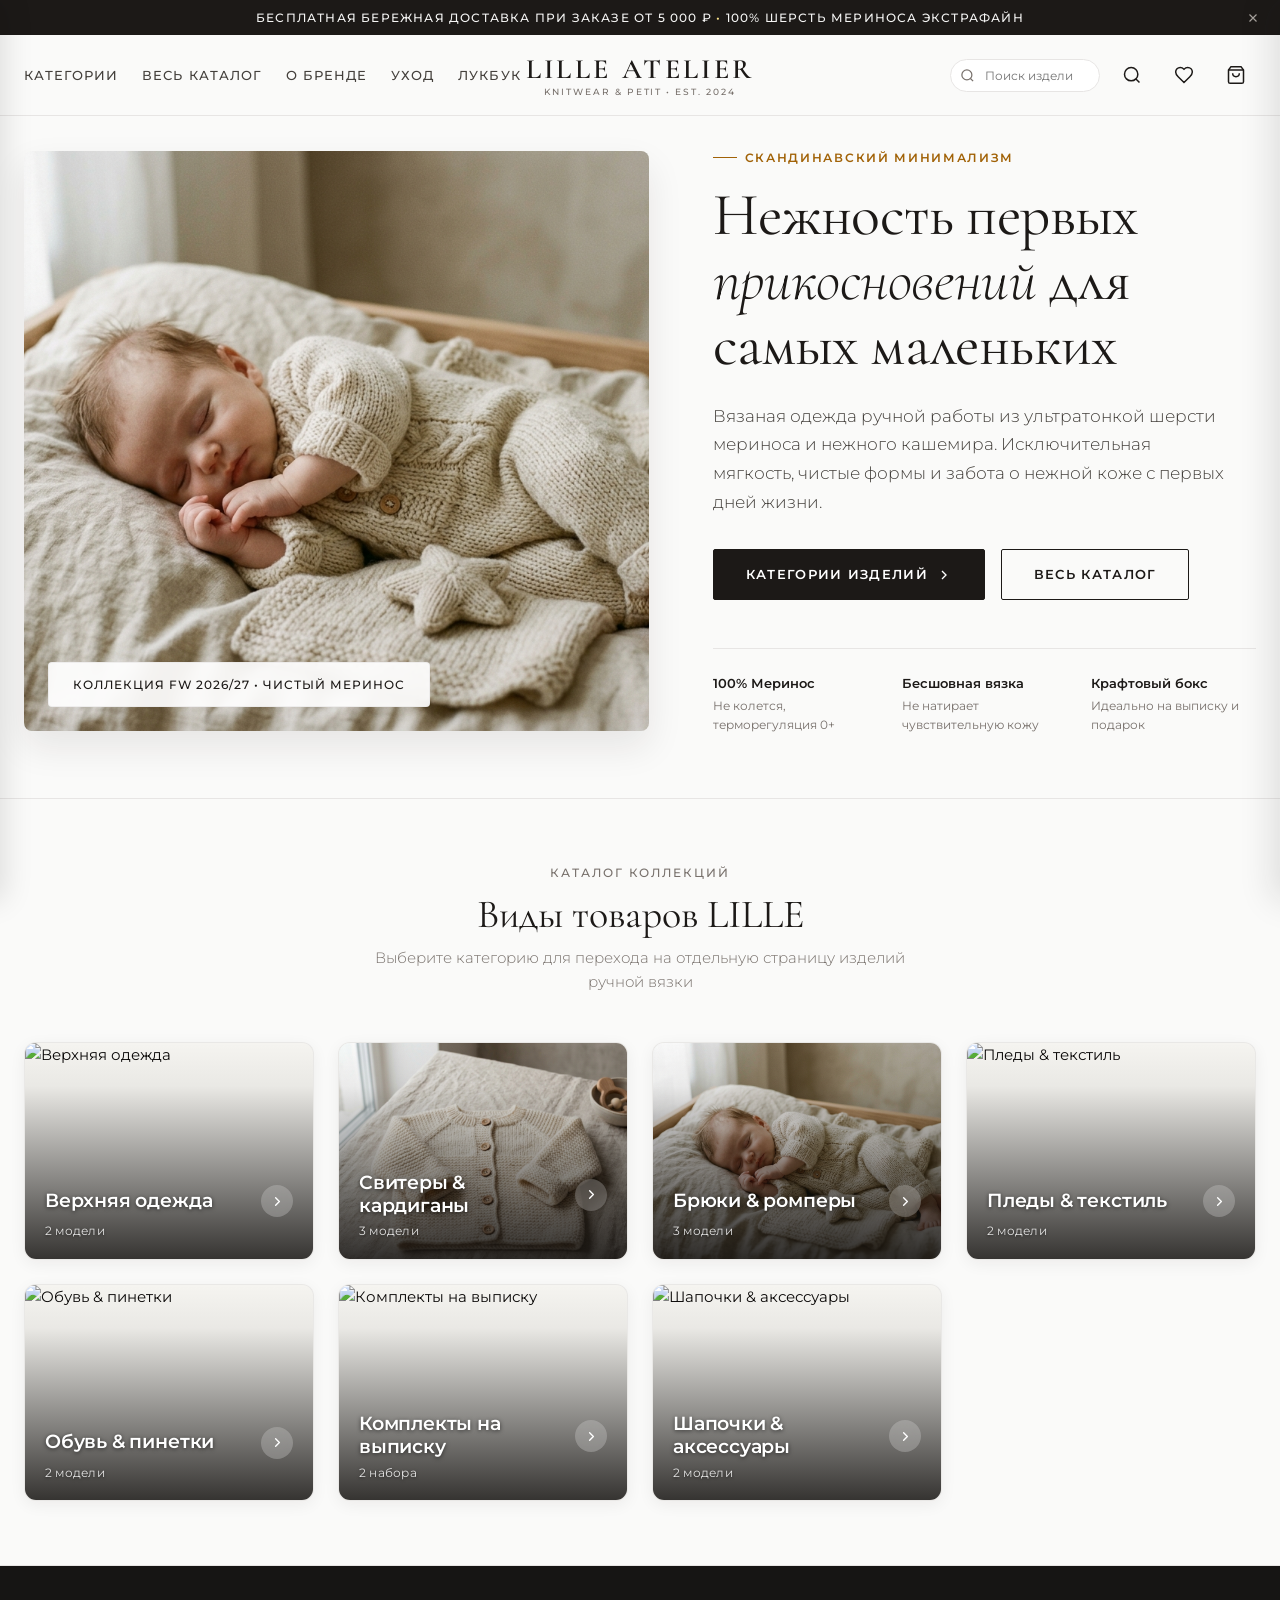
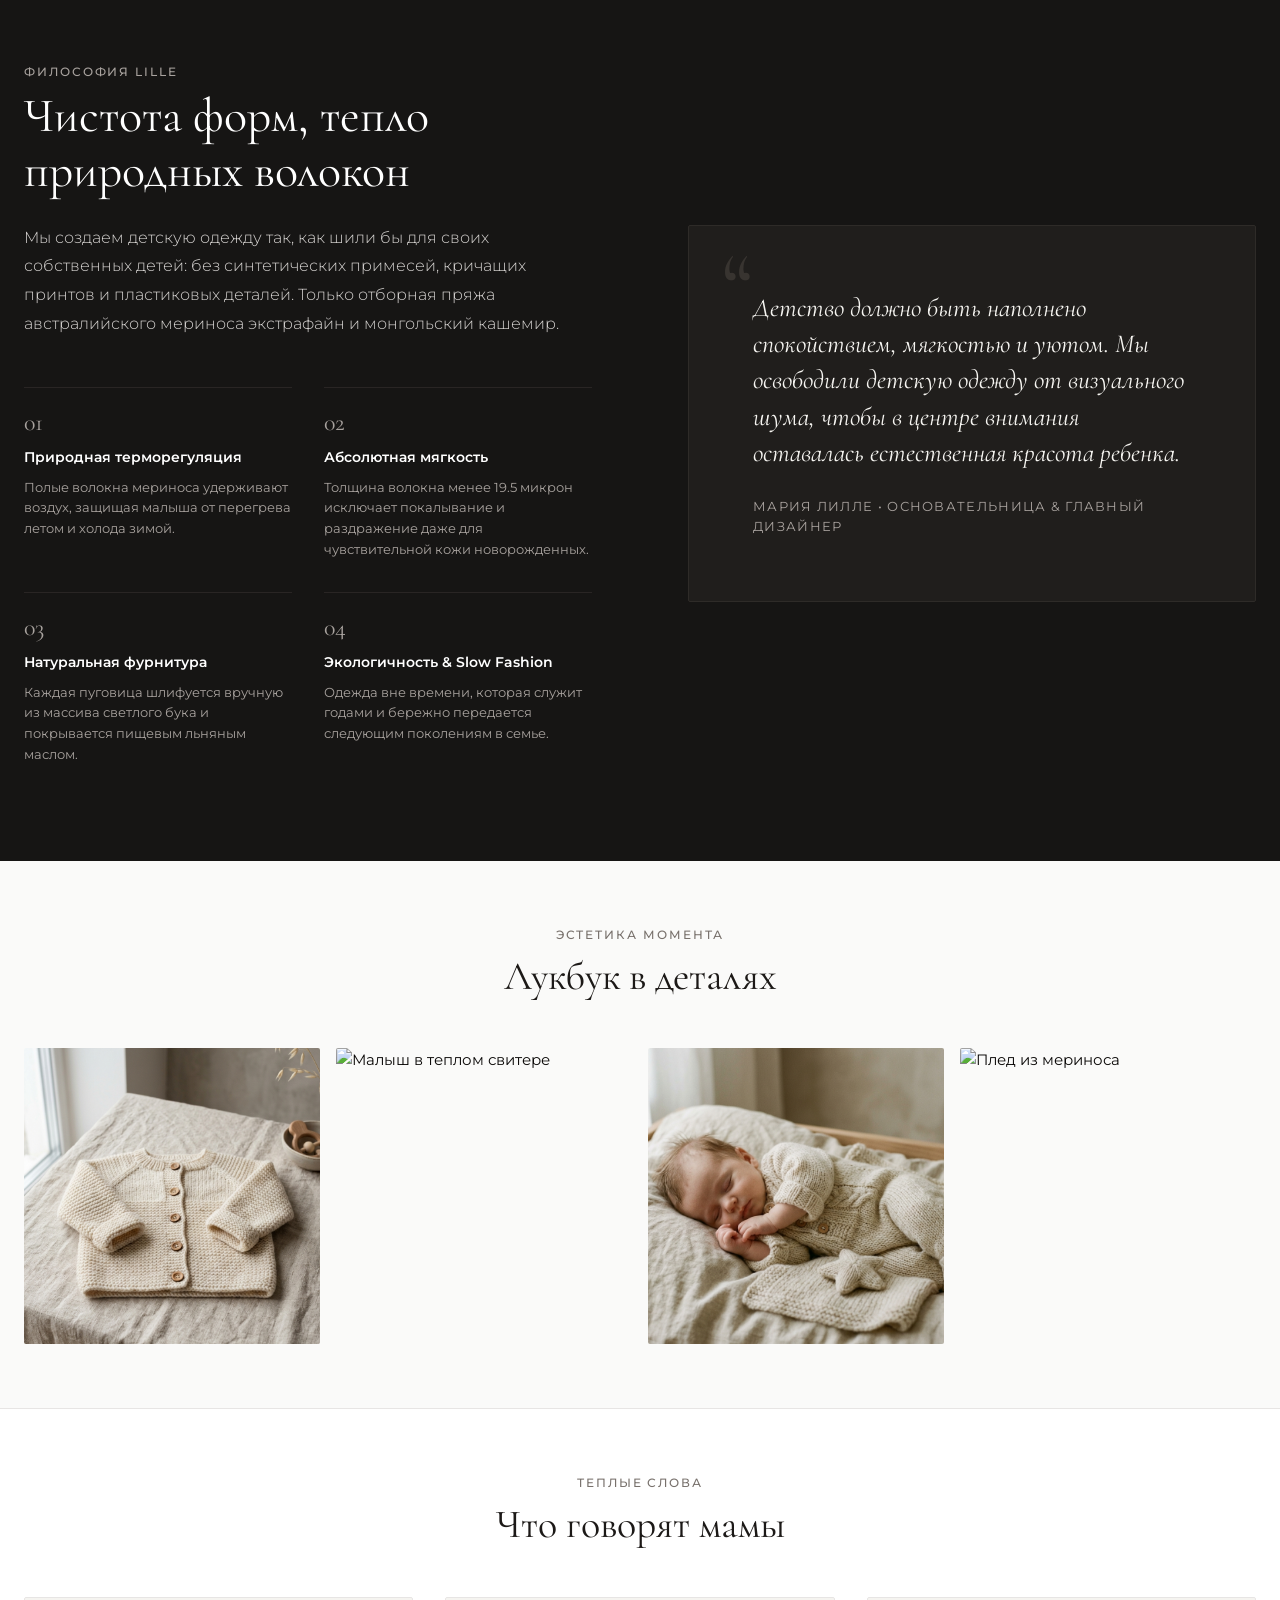
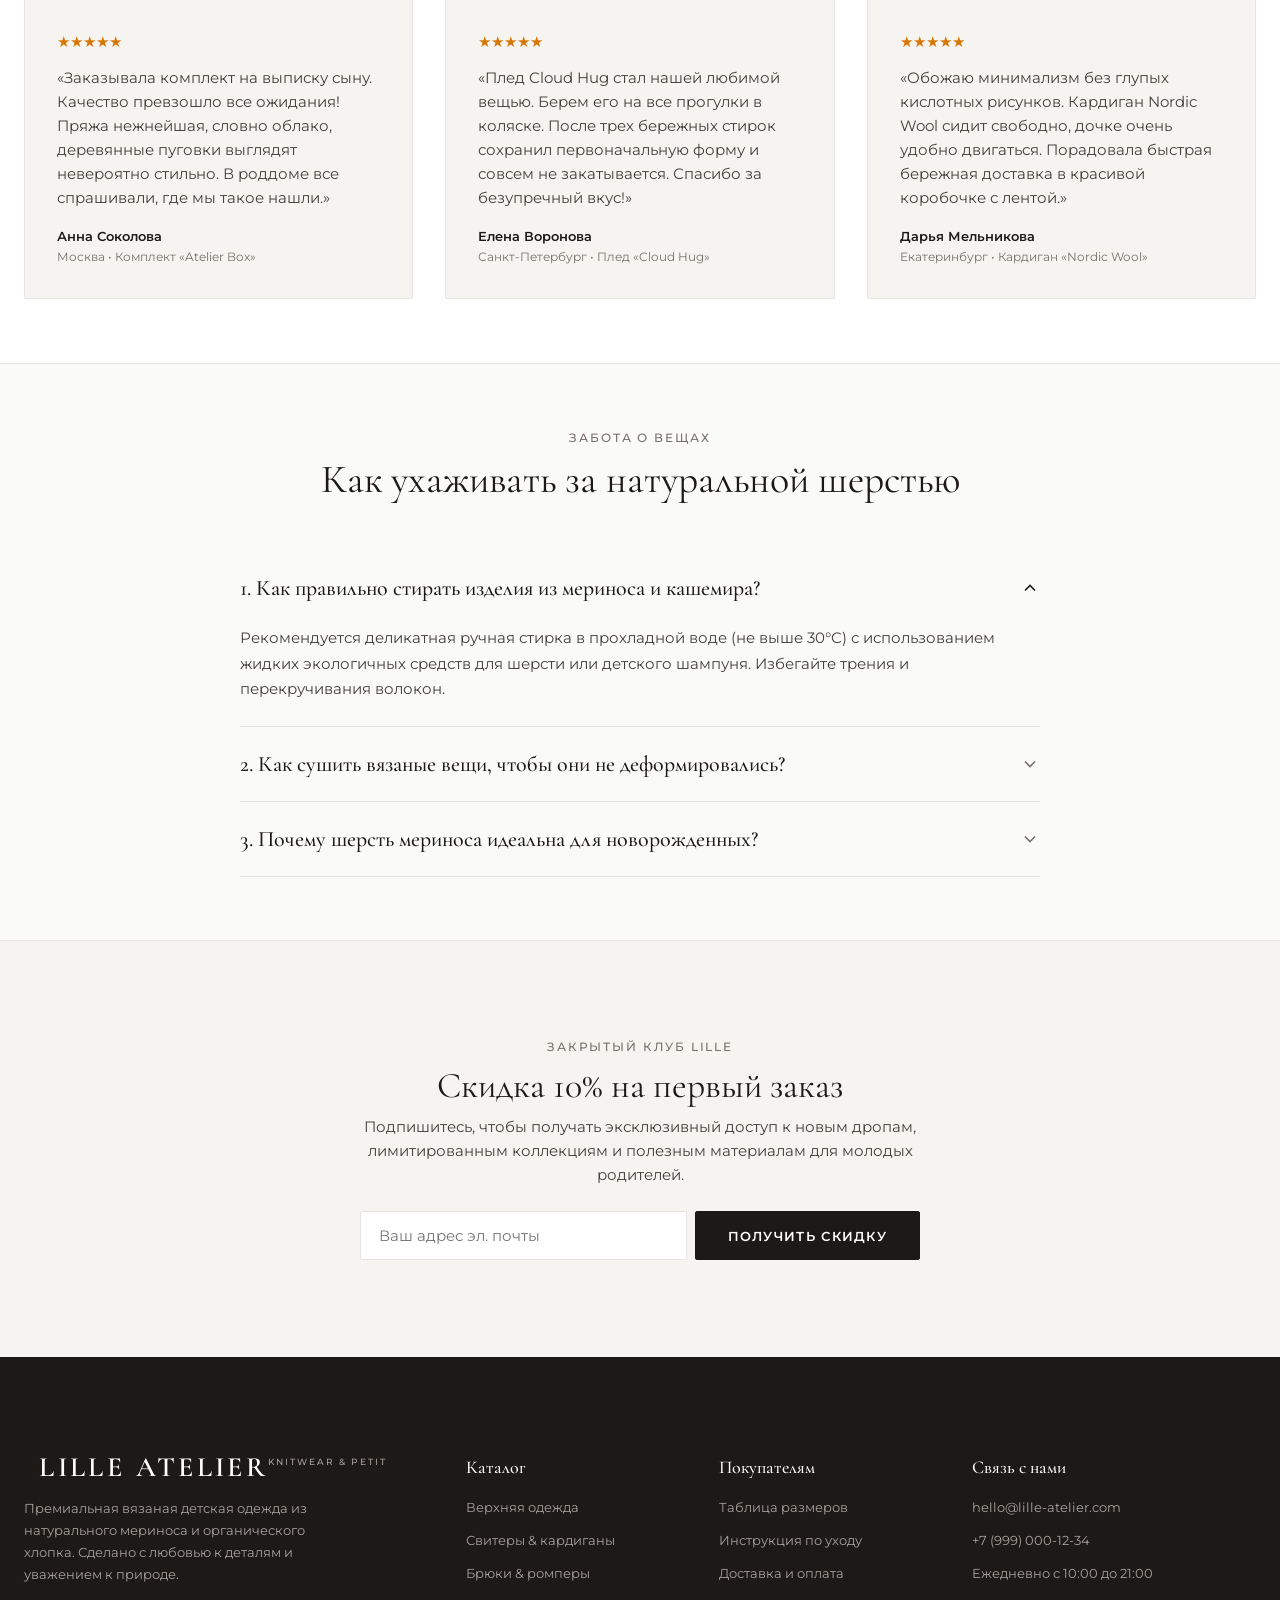
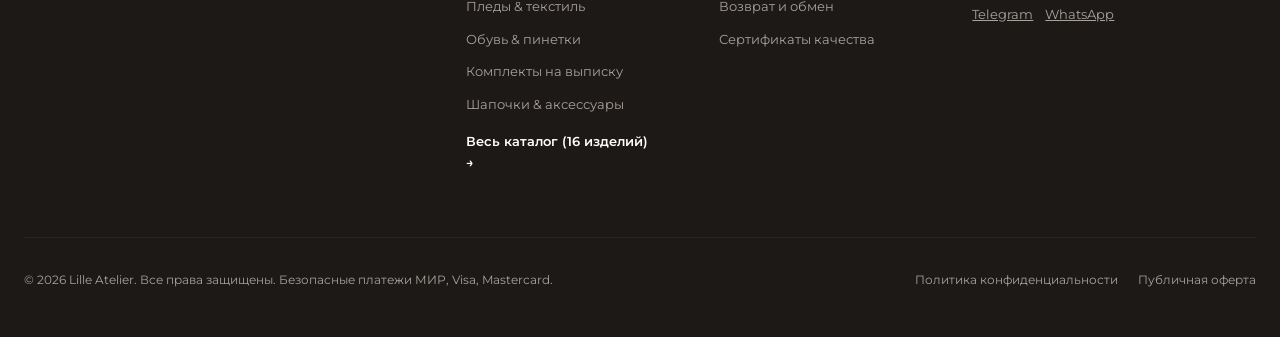
==== commit cd9e82e5: "Update all product and category assets to authentic Scandinavian baby knitwear photography" ====
--- a/index.html
+++ b/index.html
@@ -266,7 +266,7 @@
           </div>
 
           <div class="lookbook-item">
-            <img src="https://images.unsplash.com/photo-1515488042361-ee00e0ddd4e4?auto=format&fit=crop&w=600&q=80" alt="Малыш в теплом свитере" loading="lazy">
+            <img src="https://images.unsplash.com/photo-1765784452603-ea143b03b6b3?auto=format&fit=crop&w=600&q=80" alt="Малыш в теплом свитере" loading="lazy">
             <div class="lookbook-hover">
               <span>Уютные моменты</span>
             </div>
@@ -280,7 +280,7 @@
           </div>
 
           <div class="lookbook-item">
-            <img src="https://images.unsplash.com/photo-1584100936595-c0654b55a2e2?auto=format&fit=crop&w=600&q=80" alt="Плед из мериноса" loading="lazy">
+            <img src="https://images.unsplash.com/photo-1543334270-24bb46642afe?auto=format&fit=crop&w=600&q=80" alt="Плед из мериноса" loading="lazy">
             <div class="lookbook-hover">
               <span>Плед Cloud Hug</span>
             </div>
@@ -386,7 +386,7 @@
       <div class="container">
         <div class="newsletter-box">
           <span class="section-label">Закрытый клуб LILLE</span>
-          <h2 class="section-title" style="font-size: 2.25rem;">Скидка 10% на первый заказ</h2>
+          <h2 class="section-title newsletter-title">Скидка 10% на первый заказ</h2>
           <p style="font-size: 0.9375rem; color: var(--color-secondary); margin-top: 8px;">
             Подпишитесь, чтобы получать эксклюзивный доступ к новым дропам, лимитированным коллекциям и полезным материалам для молодых родителей.
           </p>
--- a/css/styles.css
+++ b/css/styles.css
@@ -308,7 +308,7 @@
   gap: var(--space-sm);
 }
 
-/* Desktop Search Input */
+/* Desktop Search Input & Smart Dropdown */
 .header-search-desktop {
   position: relative;
   display: flex;
@@ -317,20 +317,21 @@
 
 .catalog-search-input {
   border: 1px solid var(--color-border);
-  padding: 7px 14px 7px 32px;
+  padding: 8px 14px 8px 34px;
   border-radius: var(--radius-full);
   font-size: 0.75rem;
-  width: 140px;
-  transition: width 200ms ease, border-color var(--transition-fast);
+  width: 150px;
+  transition: width 240ms cubic-bezier(0.16, 1, 0.3, 1), border-color var(--transition-fast), box-shadow var(--transition-fast);
   background-color: var(--color-surface);
   color: var(--color-primary);
 }
 
 .catalog-search-input:focus {
-  width: 190px;
+  width: 220px;
   border-color: var(--color-primary);
   outline: none;
   background-color: #FFFFFF;
+  box-shadow: 0 4px 16px rgba(0, 0, 0, 0.08);
 }
 
 .search-icon-svg {
@@ -340,9 +341,309 @@
   pointer-events: none;
 }
 
+/* Desktop Smart Search Dropdown */
+.smart-search-dropdown {
+  position: absolute;
+  top: calc(100% + 8px);
+  right: 0;
+  width: 420px;
+  background: #FFFFFF;
+  border: 1px solid var(--color-border);
+  border-radius: var(--radius-md);
+  box-shadow: 0 16px 40px rgba(28, 25, 23, 0.14);
+  z-index: 1000;
+  max-height: 480px;
+  overflow-y: auto;
+  opacity: 0;
+  transform: translateY(-8px);
+  pointer-events: none;
+  transition: all 220ms cubic-bezier(0.16, 1, 0.3, 1);
+  padding: 16px;
+  box-sizing: border-box;
+}
+
+.smart-search-dropdown.open {
+  opacity: 1;
+  transform: translateY(0);
+  pointer-events: auto;
+}
+
 /* Mobile Search Icon Trigger */
 .mobile-search-toggle {
   display: none;
+}
+
+/* Mobile Search Bar & Overlay */
+.mobile-search-bar {
+  display: none;
+  position: fixed;
+  top: 0;
+  left: 0;
+  right: 0;
+  background: rgba(255, 255, 255, 0.98);
+  backdrop-filter: blur(14px);
+  -webkit-backdrop-filter: blur(14px);
+  border-bottom: 1px solid var(--color-border);
+  z-index: 150;
+  padding: 12px 14px 16px 14px;
+  box-shadow: 0 8px 30px rgba(0, 0, 0, 0.12);
+  transform: translateY(-100%);
+  transition: transform 300ms cubic-bezier(0.16, 1, 0.3, 1);
+  box-sizing: border-box;
+  max-height: 85vh;
+  overflow-y: auto;
+  -webkit-overflow-scrolling: touch;
+}
+
+.mobile-search-bar.open {
+  display: block;
+  transform: translateY(0);
+}
+
+.mobile-search-inner {
+  display: flex;
+  align-items: center;
+  gap: 10px;
+  background-color: var(--color-surface-alt);
+  border: 1px solid var(--color-border);
+  border-radius: var(--radius-full);
+  padding: 8px 14px;
+}
+
+.mobile-search-inner svg {
+  color: var(--color-muted);
+  flex-shrink: 0;
+}
+
+.mobile-search-inner input {
+  flex: 1;
+  border: none;
+  background: transparent;
+  font-size: 0.9375rem;
+  color: var(--color-primary);
+  outline: none;
+  width: 100%;
+}
+
+.mobile-search-close {
+  background: none;
+  border: none;
+  padding: 4px;
+  color: var(--color-secondary);
+  cursor: pointer;
+  display: flex;
+  align-items: center;
+  justify-content: center;
+}
+
+.mobile-search-results {
+  margin-top: 14px;
+}
+
+/* Shared Smart Search Content Components */
+.search-section-label {
+  font-size: 0.6875rem;
+  letter-spacing: 0.12em;
+  text-transform: uppercase;
+  color: var(--color-muted);
+  font-weight: 600;
+  margin-bottom: 8px;
+  display: flex;
+  justify-content: space-between;
+  align-items: center;
+}
+
+.search-quick-tags {
+  display: flex;
+  flex-wrap: wrap;
+  gap: 6px;
+  margin-bottom: 14px;
+}
+
+.search-tag-chip {
+  padding: 5px 12px;
+  font-size: 0.75rem;
+  border: 1px solid var(--color-border);
+  border-radius: var(--radius-full);
+  background: var(--color-surface-alt);
+  color: var(--color-secondary);
+  cursor: pointer;
+  transition: all var(--transition-fast);
+}
+
+.search-tag-chip:hover {
+  background: var(--color-primary);
+  color: #FFFFFF;
+  border-color: var(--color-primary);
+}
+
+.search-items-list {
+  display: flex;
+  flex-direction: column;
+  gap: 8px;
+}
+
+.search-item-card {
+  display: flex;
+  align-items: center;
+  gap: 12px;
+  padding: 8px 10px;
+  border-radius: var(--radius-xs);
+  transition: background-color var(--transition-fast);
+  cursor: pointer;
+  text-decoration: none;
+  border: 1px solid transparent;
+}
+
+.search-item-card:hover {
+  background-color: var(--color-surface-alt);
+  border-color: var(--color-border);
+}
+
+.search-item-img {
+  width: 48px;
+  height: 58px;
+  object-fit: cover;
+  border-radius: var(--radius-xs);
+  flex-shrink: 0;
+  background-color: var(--color-surface-alt);
+}
+
+.search-item-body {
+  flex: 1;
+  min-width: 0;
+}
+
+.search-item-meta {
+  font-size: 0.625rem;
+  text-transform: uppercase;
+  letter-spacing: 0.08em;
+  color: var(--color-muted);
+  margin-bottom: 2px;
+  white-space: nowrap;
+  overflow: hidden;
+  text-overflow: ellipsis;
+}
+
+.search-item-name {
+  font-family: var(--font-serif);
+  font-size: 1rem;
+  font-weight: 500;
+  color: var(--color-primary);
+  line-height: 1.2;
+  margin-bottom: 3px;
+  white-space: nowrap;
+  overflow: hidden;
+  text-overflow: ellipsis;
+}
+
+.search-item-name mark {
+  background-color: #FEF3C7;
+  color: #92400E;
+  padding: 0 2px;
+  border-radius: 2px;
+}
+
+.search-item-price-row {
+  display: flex;
+  align-items: center;
+  gap: 6px;
+  font-size: 0.8125rem;
+}
+
+.search-item-price {
+  font-weight: 600;
+  color: var(--color-primary);
+}
+
+.search-item-old-price {
+  font-size: 0.75rem;
+  color: var(--color-muted-light);
+  text-decoration: line-through;
+}
+
+.search-item-qv-btn {
+  padding: 6px 12px;
+  font-size: 0.6875rem;
+  font-weight: 600;
+  letter-spacing: 0.06em;
+  text-transform: uppercase;
+  border-radius: var(--radius-xs);
+  border: 1px solid var(--color-border);
+  background: #FFFFFF;
+  color: var(--color-primary);
+  cursor: pointer;
+  transition: all var(--transition-fast);
+  white-space: nowrap;
+  flex-shrink: 0;
+}
+
+.search-item-qv-btn:hover {
+  background: var(--color-primary);
+  color: #FFFFFF;
+  border-color: var(--color-primary);
+}
+
+.search-view-all-link {
+  display: block;
+  text-align: center;
+  margin-top: 14px;
+  padding: 10px;
+  font-size: 0.75rem;
+  font-weight: 600;
+  letter-spacing: 0.06em;
+  text-transform: uppercase;
+  color: var(--color-primary);
+  background-color: var(--color-surface-alt);
+  border-radius: var(--radius-xs);
+  text-decoration: none;
+  transition: background-color var(--transition-fast);
+  border: 1px solid var(--color-border);
+}
+
+.search-view-all-link:hover {
+  background-color: var(--color-primary);
+  color: #FFFFFF;
+  border-color: var(--color-primary);
+}
+
+.search-empty-state {
+  text-align: center;
+  padding: 20px 10px;
+}
+
+.search-empty-title {
+  font-family: var(--font-serif);
+  font-size: 1.125rem;
+  color: var(--color-primary);
+  margin-bottom: 6px;
+}
+
+.search-empty-desc {
+  font-size: 0.8125rem;
+  color: var(--color-muted);
+  margin-bottom: 14px;
+  line-height: 1.45;
+}
+
+.btn-clear-search {
+  display: inline-flex;
+  align-items: center;
+  gap: 6px;
+  padding: 4px 12px;
+  font-size: 0.75rem;
+  font-weight: 500;
+  border-radius: var(--radius-full);
+  background: #FEE2E2;
+  color: #991B1B;
+  border: 1px solid #FCA5A5;
+  cursor: pointer;
+  margin-left: 8px;
+  transition: all var(--transition-fast);
+}
+
+.btn-clear-search:hover {
+  background: #FECACA;
 }
 
 .action-btn {
@@ -893,19 +1194,7 @@
   }
 }
 
-@media (max-width: 768px) {
-  .categories-grid {
-    grid-template-columns: repeat(2, 1fr);
-    gap: 12px;
-  }
-}
-
-@media (max-width: 480px) {
-  .categories-grid {
-    grid-template-columns: 1fr;
-    gap: 12px;
-  }
-}
+
 
 /* Covercode Card Design (Aspect 4:3, Gradient, Zoom, Dynamic Arrow) */
 .category-card {
@@ -1245,11 +1534,7 @@
 @keyframes cardCascadeDown {
   0% {
     opacity: 0;
-    transform: translateY(-34px);
-  }
-  60% {
-    opacity: 0.9;
-    transform: translateY(3px);
+    transform: translateY(-14px);
   }
   100% {
     opacity: 1;
@@ -1258,8 +1543,8 @@
 }
 
 .product-card.cascade-in {
-  animation: cardCascadeDown 0.5s cubic-bezier(0.16, 1, 0.3, 1) both;
-  animation-delay: calc(var(--item-idx, 0) * 0.055s);
+  animation: cardCascadeDown 0.65s cubic-bezier(0.22, 1, 0.36, 1) both;
+  animation-delay: calc(var(--item-idx, 0) * 0.04s);
   will-change: transform, opacity;
 }
 
@@ -1522,6 +1807,16 @@
   align-items: center;
   justify-content: center;
   gap: var(--space-xs);
+  cursor: pointer;
+  white-space: nowrap;
+}
+
+.card-action-btn .btn-text-full {
+  display: inline;
+}
+
+.card-action-btn .btn-text-short {
+  display: none;
 }
 
 .card-action-btn:hover {
@@ -1801,6 +2096,12 @@
 .newsletter-box {
   max-width: 560px;
   margin: 0 auto;
+}
+
+.newsletter-title {
+  font-family: var(--font-serif);
+  font-size: 2.25rem;
+  line-height: 1.2;
 }
 
 .newsletter-form {
@@ -2091,17 +2392,73 @@
 
 /* ==========================================================================
    SMOOTH TOP-TO-BOTTOM SECTION REVEAL ANIMATIONS
+   "Эффект появления контента сверху вниз — плавно выплывающие окна"
    ========================================================================== */
 .reveal-on-scroll {
+  position: relative;
+}
+
+/* Inner section components gracefully float down from top to bottom */
+.reveal-on-scroll .section-header,
+.reveal-on-scroll .categories-grid,
+.reveal-on-scroll .philosophy-grid,
+.reveal-on-scroll .lookbook-grid,
+.reveal-on-scroll .reviews-grid,
+.reveal-on-scroll .accordion-list,
+.reveal-on-scroll .newsletter-box,
+.reveal-on-scroll .catalog-view-header,
+.reveal-on-scroll .catalog-toolbar,
+.reveal-on-scroll .product-grid,
+.reveal-on-scroll > .container > *:not(.section-header) {
   opacity: 0;
-  transform: translateY(-30px);
-  transition: opacity 0.75s cubic-bezier(0.16, 1, 0.3, 1), transform 0.75s cubic-bezier(0.16, 1, 0.3, 1);
+  transform: translateY(-20px);
+  transition: opacity 0.75s cubic-bezier(0.22, 1, 0.36, 1), transform 0.75s cubic-bezier(0.22, 1, 0.36, 1);
   will-change: opacity, transform;
 }
 
-.reveal-on-scroll.revealed {
+/* Header floats down first */
+.reveal-on-scroll .section-header,
+.reveal-on-scroll .catalog-view-header {
+  transition-delay: 0s;
+}
+
+/* Content grid / cards follow header with smooth natural stagger */
+.reveal-on-scroll .categories-grid,
+.reveal-on-scroll .philosophy-grid,
+.reveal-on-scroll .lookbook-grid,
+.reveal-on-scroll .reviews-grid,
+.reveal-on-scroll .accordion-list,
+.reveal-on-scroll .newsletter-box,
+.reveal-on-scroll .catalog-toolbar,
+.reveal-on-scroll .product-grid,
+.reveal-on-scroll > .container > *:not(.section-header) {
+  transition-delay: 0.12s;
+}
+
+/* Revealed State: Gracefully floating into place */
+.reveal-on-scroll.revealed .section-header,
+.reveal-on-scroll.revealed .categories-grid,
+.reveal-on-scroll.revealed .philosophy-grid,
+.reveal-on-scroll.revealed .lookbook-grid,
+.reveal-on-scroll.revealed .reviews-grid,
+.reveal-on-scroll.revealed .accordion-list,
+.reveal-on-scroll.revealed .newsletter-box,
+.reveal-on-scroll.revealed .catalog-view-header,
+.reveal-on-scroll.revealed .catalog-toolbar,
+.reveal-on-scroll.revealed .product-grid,
+.reveal-on-scroll.revealed > .container > *:not(.section-header) {
   opacity: 1;
   transform: translateY(0);
+}
+
+/* Hero section is always immediately visible without waiting or jumping on page load */
+.hero-section.reveal-on-scroll,
+.hero-section.reveal-on-scroll .hero-content,
+.hero-section.reveal-on-scroll .hero-media-wrapper,
+.hero-section.reveal-on-scroll .hero-grid {
+  opacity: 1 !important;
+  transform: translateY(0) !important;
+  transition: none !important;
 }
 
 /* ==========================================================================
@@ -2166,6 +2523,12 @@
 .quickview-grid {
   display: grid;
   grid-template-columns: 1fr 1fr;
+  width: 100%;
+}
+
+.quickview-media {
+  position: relative;
+  overflow: hidden;
 }
 
 .quickview-media img {
@@ -2173,12 +2536,146 @@
   height: 100%;
   object-fit: cover;
   min-height: 480px;
+  display: block;
 }
 
 .quickview-details {
   padding: var(--space-2xl);
   display: flex;
   flex-direction: column;
+  box-sizing: border-box;
+  width: 100%;
+  min-width: 0;
+}
+
+.quickview-badge-row {
+  display: flex;
+  align-items: center;
+  gap: 8px;
+  margin-bottom: 6px;
+  flex-wrap: wrap;
+}
+
+.quickview-title {
+  font-family: var(--font-serif);
+  font-size: 2rem;
+  font-weight: 500;
+  line-height: 1.2;
+  color: var(--color-primary);
+  margin-bottom: var(--space-xs);
+  word-break: break-word;
+  overflow-wrap: break-word;
+}
+
+.quickview-price-row {
+  margin-bottom: var(--space-md);
+}
+
+.quickview-desc {
+  font-size: 0.875rem;
+  color: var(--color-secondary);
+  line-height: 1.65;
+  margin-bottom: var(--space-lg);
+  word-break: break-word;
+  overflow-wrap: break-word;
+}
+
+.quickview-option-block {
+  margin-bottom: var(--space-md);
+}
+
+.quickview-option-label {
+  display: block;
+  font-size: 0.75rem;
+  font-weight: 600;
+  letter-spacing: 0.08em;
+  text-transform: uppercase;
+  color: var(--color-primary);
+  margin-bottom: 6px;
+}
+
+.quickview-color-val {
+  font-weight: 400;
+  color: var(--color-muted);
+  text-transform: none;
+}
+
+.quickview-size-header {
+  display: flex;
+  justify-content: space-between;
+  align-items: center;
+  margin-bottom: 6px;
+}
+
+.quickview-sizeguide-link {
+  font-size: 0.75rem;
+  color: var(--color-muted);
+  text-decoration: underline;
+  cursor: pointer;
+  background: none;
+  border: none;
+  padding: 0;
+}
+
+.quickview-sizeguide-link:hover {
+  color: var(--color-primary);
+}
+
+.quickview-action-container {
+  display: flex;
+  align-items: center;
+  gap: var(--space-sm);
+  margin-bottom: var(--space-lg);
+  margin-top: var(--space-sm);
+  width: 100%;
+  flex-wrap: wrap;
+}
+
+.quickview-qty-row {
+  display: flex;
+  align-items: center;
+  gap: 8px;
+}
+
+.qv-wishlist-btn {
+  display: inline-flex;
+  align-items: center;
+  gap: 6px;
+  padding: 10px 14px;
+  background-color: var(--color-surface);
+  border: 1px solid var(--color-border);
+  border-radius: var(--radius-xs);
+  color: var(--color-secondary);
+  font-size: 0.75rem;
+  font-weight: 500;
+  cursor: pointer;
+  transition: all var(--transition-fast);
+  white-space: nowrap;
+}
+
+.qv-wishlist-btn:hover,
+.qv-wishlist-btn.active {
+  color: var(--color-destructive);
+  border-color: var(--color-destructive);
+  background-color: #FEF2F2;
+}
+
+.qv-add-btn {
+  flex: 1;
+  min-width: 170px;
+  padding: 12px 20px;
+  font-size: 0.8125rem;
+  white-space: nowrap;
+}
+
+.quickview-features {
+  display: flex;
+  align-items: center;
+  gap: 8px;
+  font-size: 0.75rem;
+  color: var(--color-muted);
+  padding-top: var(--space-sm);
+  border-top: 1px solid var(--color-border);
 }
 
 /* Checkout Modal */
@@ -2371,12 +2868,16 @@
   }
 }
 
-/* Mobile Devices (< 768px) */
 @media (max-width: 768px) {
-  html, body {
+  html {
+    overflow-x: clip;
+  }
+
+  body {
     overflow-x: hidden;
     width: 100%;
     max-width: 100vw;
+    -webkit-overflow-scrolling: touch;
   }
 
   .container {
@@ -2495,14 +2996,55 @@
     justify-content: center;
   }
 
-  /* Covercode Category Cards */
+  /* Covercode Category Cards Mobile Centering */
+  .categories-section {
+    padding: var(--space-2xl) 0;
+  }
+
+  .categories-section .section-header {
+    text-align: center;
+    max-width: 100%;
+    margin-left: auto;
+    margin-right: auto;
+    margin-bottom: var(--space-xl);
+    padding: 0 8px;
+  }
+
+  .categories-section .section-title {
+    text-align: center;
+    font-size: clamp(1.6rem, 6.2vw, 2.15rem);
+    line-height: 1.2;
+    margin-bottom: 6px;
+    word-break: normal;
+  }
+
+  .categories-section .section-subtitle {
+    text-align: center;
+    font-size: 0.875rem;
+    line-height: 1.5;
+    margin-left: auto;
+    margin-right: auto;
+    max-width: 440px;
+    padding: 0 4px;
+  }
+
   .categories-grid {
     grid-template-columns: 1fr;
-    gap: 12px;
+    gap: 16px;
+    width: 100%;
+    max-width: 440px;
+    margin: 0 auto;
+    justify-items: center;
+    padding: 0;
   }
 
   .category-card {
-    height: 200px;
+    width: 100%;
+    max-width: 100%;
+    height: 215px;
+    aspect-ratio: unset;
+    margin: 0 auto;
+    border-radius: var(--radius-md);
   }
 
   /* Catalog View & Filters */
@@ -2563,32 +3105,145 @@
   /* Product Grid: 2 Columns on Mobile */
   .product-grid {
     grid-template-columns: repeat(2, 1fr);
-    gap: 12px;
+    gap: 10px;
+  }
+
+  .product-card {
+    border-radius: var(--radius-xs);
   }
 
   .product-media img {
-    height: 210px;
-  }
-
-  .product-content {
-    padding: 12px 10px;
-  }
-
-  .product-title {
+    height: 190px;
+    object-fit: cover;
+  }
+
+  .quick-view-overlay {
+    display: none;
+  }
+
+  .product-info {
+    padding: 10px 8px 12px 8px;
+    box-sizing: border-box;
+  }
+
+  .product-composition {
+    font-size: 0.625rem;
+    margin-bottom: 2px;
+  }
+
+  .product-name {
     font-size: 0.875rem;
-  }
-
-  .product-price-current {
+    line-height: 1.25;
+    margin-bottom: 4px;
+    white-space: normal;
+    word-break: break-word;
+    overflow-wrap: break-word;
+  }
+
+  .product-price-row {
+    margin-bottom: 8px;
+    gap: 6px;
+    flex-wrap: wrap;
+  }
+
+  .product-price {
     font-size: 0.9375rem;
   }
 
-  .product-add-btn {
-    padding: 7px 10px;
+  .product-old-price {
     font-size: 0.75rem;
   }
 
-  .product-quick-view-btn {
+  .swatch-group {
+    gap: 4px;
+    margin-bottom: 8px;
+  }
+
+  .swatch-circle {
+    width: 15px;
+    height: 15px;
+  }
+
+  .size-chips {
+    gap: 3px;
+    margin-bottom: 8px;
+  }
+
+  .size-chip {
+    padding: 2px 6px;
+    font-size: 0.625rem;
+  }
+
+  .card-action-btn {
+    padding: 8px 6px;
+    font-size: 0.6875rem;
+    letter-spacing: 0.04em;
+    gap: 4px;
+  }
+
+  .card-action-btn svg {
+    width: 13px;
+    height: 13px;
+    flex-shrink: 0;
+  }
+
+  .card-action-btn .btn-text-full {
     display: none;
+  }
+
+  .card-action-btn .btn-text-short {
+    display: inline;
+  }
+
+  /* Newsletter Section Mobile */
+  .newsletter-section {
+    padding: var(--space-2xl) 0;
+  }
+
+  .newsletter-box {
+    width: 100%;
+    max-width: 100%;
+    padding: 0 4px;
+    box-sizing: border-box;
+  }
+
+  .newsletter-title,
+  .newsletter-box .section-title {
+    font-size: clamp(1.4rem, 6vw, 1.85rem) !important;
+    word-break: break-word;
+    line-height: 1.2;
+    padding: 0 4px;
+  }
+
+  .newsletter-box p {
+    font-size: 0.875rem !important;
+    line-height: 1.55;
+    margin-top: 8px;
+    padding: 0 4px;
+  }
+
+  .newsletter-form {
+    flex-direction: column;
+    width: 100%;
+    max-width: 100%;
+    gap: 10px;
+    margin-top: var(--space-md);
+    box-sizing: border-box;
+  }
+
+  .newsletter-input {
+    width: 100%;
+    box-sizing: border-box;
+    padding: 13px 16px;
+    font-size: 0.875rem;
+  }
+
+  .newsletter-form .btn {
+    width: 100%;
+    justify-content: center;
+    padding: 14px 20px;
+    font-size: 0.8125rem;
+    box-sizing: border-box;
   }
 
   /* Reviews & Lookbook */
@@ -2614,27 +3269,125 @@
   }
 
   /* Modals & Cart Drawer */
+  .modal-backdrop {
+    padding: 10px;
+    align-items: center;
+  }
+
   .modal-dialog {
-    max-width: 95vw;
-    margin: 10px;
-    padding: 16px;
-    max-height: 90vh;
+    max-width: 100%;
+    width: 100%;
+    margin: 0 auto;
+    padding: 0;
+    max-height: 88vh;
+    border-radius: var(--radius-md);
+    overflow-x: hidden;
     overflow-y: auto;
-  }
-
-  .quickview-dialog {
-    padding: 16px;
-    max-width: 95vw;
+    -webkit-overflow-scrolling: touch;
+    box-sizing: border-box;
+  }
+
+  .modal-close {
+    top: 10px;
+    right: 10px;
+    width: 32px;
+    height: 32px;
+    background: rgba(255, 255, 255, 0.95);
+    box-shadow: 0 2px 8px rgba(0, 0, 0, 0.15);
   }
 
   .quickview-grid {
     grid-template-columns: 1fr;
-    gap: 14px;
+    gap: 0;
+    width: 100%;
+  }
+
+  .quickview-media {
+    width: 100%;
+    max-height: 240px;
+    overflow: hidden;
   }
 
   .quickview-media img {
     height: 240px;
-    min-height: 240px;
+    min-height: 200px;
+    max-height: 240px;
+    width: 100%;
+    object-fit: cover;
+  }
+
+  .quickview-details {
+    padding: 16px 14px 20px 14px;
+    width: 100%;
+    box-sizing: border-box;
+  }
+
+  .quickview-badge-row {
+    margin-bottom: 4px;
+  }
+
+  .quickview-title {
+    font-size: clamp(1.2rem, 5.2vw, 1.45rem);
+    line-height: 1.22;
+    margin-bottom: 6px;
+    word-break: break-word;
+    overflow-wrap: break-word;
+    max-width: 100%;
+  }
+
+  .quickview-desc {
+    font-size: 0.8125rem;
+    line-height: 1.5;
+    margin-bottom: 12px;
+    word-break: break-word;
+    overflow-wrap: break-word;
+    max-width: 100%;
+  }
+
+  .quickview-option-block {
+    margin-bottom: 10px;
+  }
+
+  .quickview-action-container {
+    flex-direction: column;
+    align-items: stretch;
+    gap: 10px;
+    width: 100%;
+    margin-top: 12px;
+    margin-bottom: 14px;
+    box-sizing: border-box;
+  }
+
+  .quickview-qty-row {
+    display: flex;
+    width: 100%;
+    gap: 10px;
+    justify-content: space-between;
+  }
+
+  .quickview-qty-row .cart-qty-ctrl {
+    flex: 1;
+    justify-content: space-between;
+  }
+
+  .qv-wishlist-btn {
+    flex: 1;
+    justify-content: center;
+    padding: 10px 12px;
+  }
+
+  .qv-add-btn {
+    width: 100%;
+    min-width: 100%;
+    padding: 14px 16px;
+    font-size: 0.8125rem;
+    box-sizing: border-box;
+  }
+
+  .quickview-features {
+    font-size: 0.6875rem;
+    line-height: 1.4;
+    padding-top: 10px;
   }
 
   .drawer-cart {
